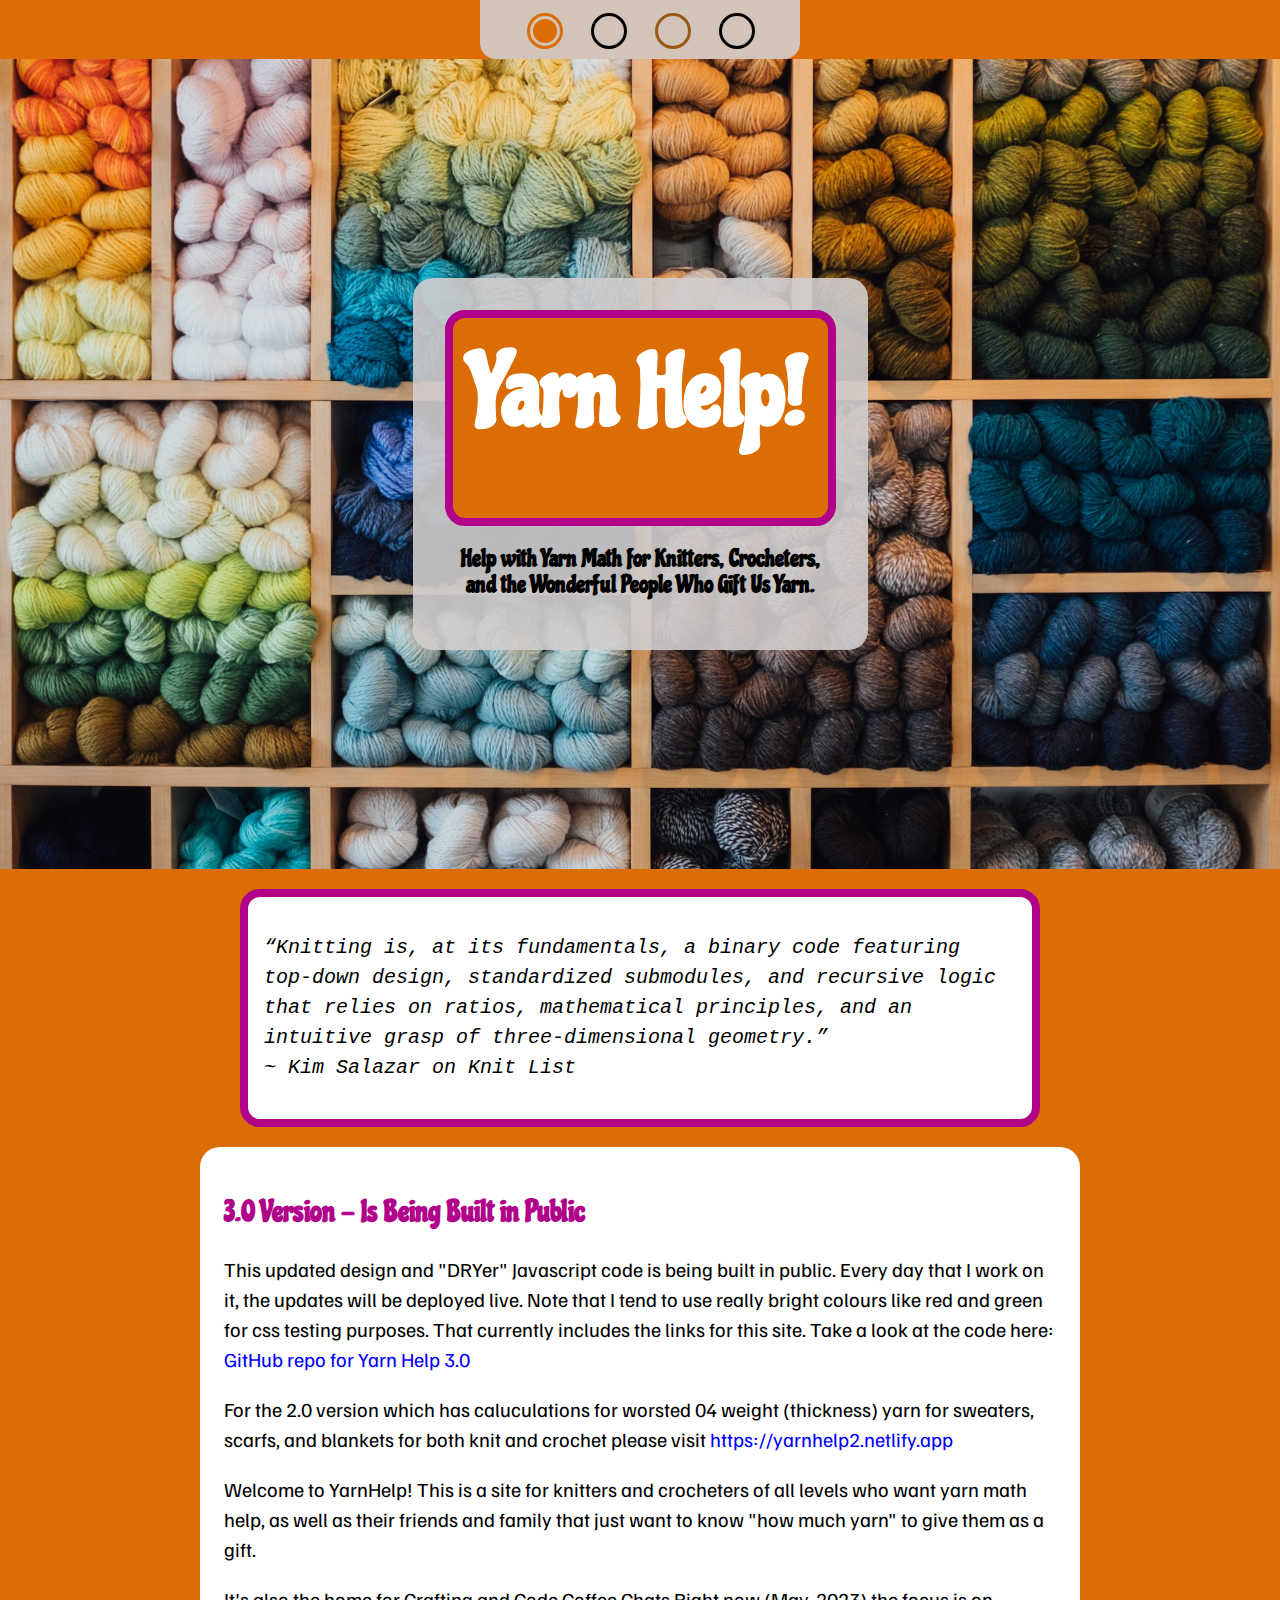
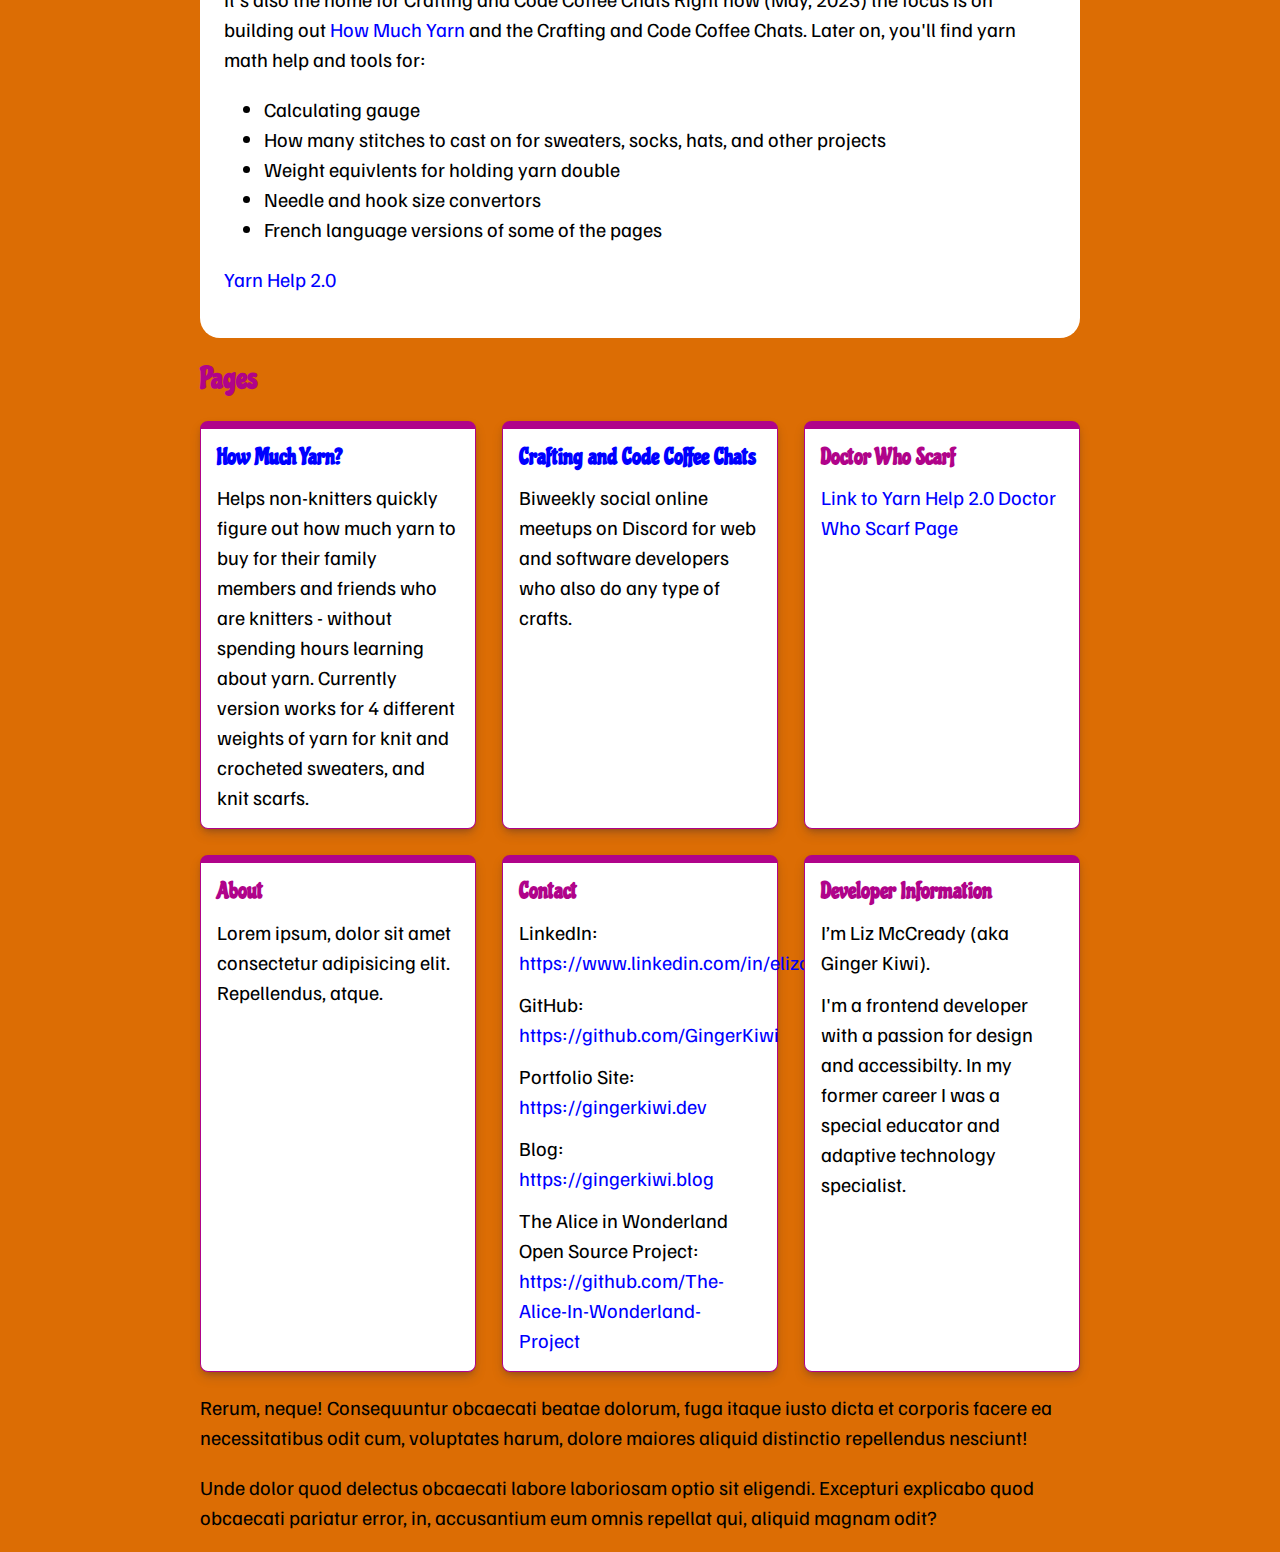
==== index.html @ 03a4f862 "finish draft styling for 4 themes" ====
<!DOCTYPE html>
<html lang="en">
  <head>
    <meta charset="UTF-8" />
    <meta http-equiv="X-UA-Compatible" content="IE=edge" />
    <meta name="viewport" content="width=device-width, initial-scale=1.0" />

    <link rel="preconnect" href="https://fonts.googleapis.com">
    <link rel="preconnect" href="https://fonts.gstatic.com" crossorigin>
    <link href="https://fonts.googleapis.com/css2?family=Alegreya+Sans:ital,wght@0,400;0,500;1,400;1,500&family=Audiowide&family=Chicle&family=Familjen+Grotesk:ital,wght@0,400;0,500;0,600;0,700;1,400;1,500;1,600;1,700&family=Inter&family=Playfair+Display:wght@400;500&family=Send+Flowers&family=Share+Tech+Mono&family=Ubuntu+Mono:ital@0;1&display=swap" rel="stylesheet">

    <link rel="stylesheet" href="styles.css" />
    <title>Yarn Help!</title>
  </head>
  <header>
    <!-- A11Y - ADD SKIP TO MAIN CONTENT! -->
    <form class="color-picker" action="">
      <fieldset>
        <legend class="visually-hidden">Pick a color scheme</legend>
        
        <label for="groovy" class="visually-hidden">Groovy Theme</label>
        <input type="radio" id="groovy" name="theme" checked />

        <label for="starwars-dark" class="visually-hidden">Starwars Dark Theme</label>
        <input type="radio" name="theme" id="starwars-dark" />

        <!-- <label for="light" class="visually-hidden">Light</label>
        <input type="radio" name="theme" id="light" /> -->

        <label for="elegant" class="visually-hidden">Elegant Theme</label>
        <input type="radio" id="elegant" name="theme" />

        <label for="simple-dark" class="visually-hidden">Simple Dark Dyslexia Friendly Theme</label>
        <input type="radio" id="simple-dark" name="theme" />

      </fieldset>
    </form>
    <!-- nav here -->
    <section class="hero">
      
      <div class="hero--inner">
        <div class="hero--inner-title">
          <h1>Yarn Help!</h1>
          
        </div>  
        <h2 class="tagline">Help with Yarn Math for Knitters, Crocheters, <br> and the Wonderful People Who Gift Us Yarn.</h2>
          
      </div>
    </section>
  </header>
<body>
  
    <main>
      <div class="wrapper">
        <blockquote>
          <p>“Knitting is, at its fundamentals, a binary code featuring top-down design, standardized submodules, and recursive logic that relies on ratios, mathematical principles, and an intuitive grasp of three-dimensional geometry.”
            <br>
            ~ Kim Salazar on Knit List</p>
        </blockquote>
        <div class="card--content">
        <h2>3.0 Version - Is Being Built in Public</h2>
        <p>This updated design and "DRYer" Javascript code is being built in public. Every day that I work on it, the updates will be deployed live. Note that I tend to use really bright colours like red and green for css testing purposes. That currently includes the links for this site. Take a look at the code here: <a href="https://github.com/GingerKiwi/yarnhelp3">GitHub repo for Yarn Help 3.0</a></p>
        <p>For the 2.0 version which has caluculations for worsted 04 weight (thickness) yarn for sweaters, scarfs, and blankets for both knit and crochet please visit <a href="https://yarnhelp2.netlify.app">https://yarnhelp2.netlify.app</a> </p>
        <p>
          Welcome to YarnHelp! This is a site for knitters and crocheters of all
          levels who want yarn math help, as well as their friends and family
          that just want to know "how much yarn" to give them as a gift.
        </p>
        <p>
          It's also the home for Crafting and Code Coffee Chats Right now (May,
          2023) the focus is on building out <a href="/howmuchyarn.html">How Much Yarn</a>  and the Crafting and Code Coffee Chats. Later on, you'll find yarn math help
          and tools for: 
          <ul>
            <li>Calculating gauge</li>
            <li>How many stitches to cast on for
                sweaters, socks, hats, and other projects</li>
                <li> Weight equivlents for
                    holding yarn double</li>
                    <li>Needle and hook size convertors</li>
                    <li>French language
                        versions of some of the pages</li>
          </ul>    
        </p>
        <p><a href="https://yarnhelp2.netlify.app/" target="_blank">Yarn Help 2.0</a></p>
      </div>
        <h2>Pages</h2>
        <div class="auto-grid">
          <div class="card">
            <h3 class="card__title">
              <a href="/howmuchyarn.html">How Much Yarn?</a>
            </h3>
            <p>
              Helps non-knitters quickly figure
          out how much yarn to buy for their family members and friends who are
          knitters - without spending hours learning about yarn. Currently version works for 4 different weights of yarn for knit and crocheted sweaters, and knit scarfs.
              
            </p>
          </div>
          <div class="card">
            <h3 class="card__title"> <a href="/craftingandcode.html">Crafting and Code Coffee Chats</a> </h3>
            <p>
              Biweekly social online meetups on Discord for web and software developers who also do any type of crafts.
              
            </p>
          </div>
          <div class="card">
            <h3 class="card__title">Doctor Who Scarf</h3>
            <p>
              <a href="https://yarnhelp2.netlify.app/doctorwho.html" target="_blank">Link to Yarn Help 2.0 Doctor Who Scarf Page</a>
            </p>
          </div>
          <div class="card">
            <h3 class="card__title">About</h3>
            <p>
              Lorem ipsum, dolor sit amet consectetur adipisicing elit.
              Repellendus, atque.
            </p>
          </div>
          <div class="card">
            <h3 class="card__title">Contact</h3>
            <p>
              
                LinkedIn: <a href="https://www.linkedin.com/in/elizabethmccready/">https://www.linkedin.com/in/elizabethmccready/</a></p><p>
              GitHub: <a href="https://github.com/GingerKiwi">https://github.com/GingerKiwi</a></p><p>
                Portfolio Site: <a href="https://gingerkiwi.dev">https://gingerkiwi.dev</a></p><p>
                Blog: <a href="https://gingerkiwi.blog">https://gingerkiwi.blog</a></p><p>
                The Alice in Wonderland Open Source Project: <a href="https://github.com/The-Alice-In-Wonderland-Project">https://github.com/The-Alice-In-Wonderland-Project</a>
              
            </p>
          </div>
          <div class="card">
            <h3 class="card__title">Developer Information</h3>
            <p>
              I’m Liz McCready (aka Ginger Kiwi).
            </p>
            <p>I'm a frontend developer with a passion for design and accessibilty. In my former career I was a special educator and adaptive technology specialist.</p>
              
            </p>

          </div>
        </div>
        <p>
          Rerum, neque! Consequuntur obcaecati beatae dolorum, fuga itaque iusto
          dicta et corporis facere ea necessitatibus odit cum, voluptates harum,
          dolore maiores aliquid distinctio repellendus nesciunt!
        </p>
        <p>
          Unde dolor quod delectus obcaecati labore laboriosam optio sit
          eligendi. Excepturi explicabo quod obcaecati pariatur error, in,
          accusantium eum omnis repellat qui, aliquid magnam odit?
        </p>
      </div>
    </main>
    <script src="/app.js"></script>
  </body>
</html>
---- styles.css ----
@font-face {
    /* font-family: 'Royal Acidbath';
        src: 
        local('Royal Acidbath'),
        url(/assets/fonts/royal_acidbath/Royalacid_o.ttf) format('truetype');

    font-family: 'Royal Acid';
        src: url(/assets//fonts/royal_acidbath/Royalacid.ttf); */

    font-family: 'Star Jedi';
        src: url(/assets/fonts/star_jedi/starjedi/Starjedi.ttf);

}

/* https://github.com/madcampos/madcampos.github.io/blob/main/src/css/fonts.css
@font-face {
	font-family: 'Cascadia Code';
	font-style: normal;
	font-weight: 100 900;
	font-display: swap;
	src: url('./fonts/CascadiaCodePL.woff2') format('woff2');
	font-variant-alternates: styleset('ss01') styleset('ss02') styleset('ss03') styleset('ss19') styleset('ss20');
	font-variant-ligatures: common-ligatures contextual;
} */

:root {
    /* Test / Dev  - will not be in final app's UI*/
    
    --clr-test-red: red;
    --clr-test-lime: hsl(104, 76%, 47%);
    --clr-test-yellow: yellow;
    --clr-test-blue: blue;
    --ff-test-heading: 'Audiowide', cursive;
    --ff-test-body: 'Send Flowers', cursive;

    /* Background Image Options */
    --bg-img-regular: url(/assets/hero--cropped-square.png) filter(greyscale(0%));
    --bg-img-greyscale: url(/assets/hero--cropped-square.png) filter(greyscale(60%));

    /* Utility */
    --line-height--default: 1.5;

    /* Default Theme */
    --color-picker--bg: var(--groovy--clr-grey-light);
    --clr-body-bg: var(--groovy--clr-orange); 
    --clr-card-bg: var(--groovy--clr-white);
    --hero-inner--title-bg-clr: var(--groovy--clr-orange);
    --hero-inner-title-border-clr: var(--groovy--clr-pink);
    --hero-inner-bg: var(--groovy--clr-grey-light);

    --clr-text: var(--groovy--clr-black);
    --clr-heading1: var(--groovy--clr-white);
    --clr-heading: var(--groovy--clr-pink);
    --clr-tagline: var(--groovy--clr-black);
    --clr-card-top: var(--groovy--clr-pink);
    --clr-link: var(--clr-test-blue);
    --clr-link-focus: var(--clr-test-red);

    --ff-code: var(--groovy--ff-code);
    --ff-heading1: var(--groovy--ff-heading1);
    --ff-heading: var(--groovy--ff-heading);
    --ff-tagline: var(--groovy--ff-tagline);
    --ff-body: var(--groovy--ff-body);
    --line-height: var(--line-height--default);

    /* Groovy Theme */
    --groovy--clr-orange: hsl(29, 96%, 44%); /*DD6D05*/
    --groovy--clr-pink: hsl(313, 97%, 35%); /*B1038B*/
    --groovy--clr-white: hsl(0, 0%, 100%); /*FFFFFF*/
    --groovy--clr-grey-light: hsla(0, 4%, 81%, .9); /*D1CDCD*/
    --groovy--clr-black:hsl(0, 0%, 0%); /*000000*/
    --groovy--ff-heading1: 'Chicle', cursive;
    --groovy--ff-heading: 'Chicle', cursive;
    --groovy--ff-tagline: 'Chicle', cursive;
    --groovy--ff-body:'Familjen Grotesk', sans;
    --groovy--ff-code:'Ubuntu Mono', monospace;

    /* Starwars Dark Theme */
    --starwars--clr-yellow: hsl(54, 100%, 56%); /*ffe81f*/
    --starwars--clr-pink: hsl(313, 97%, 35%); /*B1038B*/
    --starwars--clr-white: hsl(0, 0%, 100%); /*FFFFFF*/
    --starwars--clr-black:hsla(0, 0%, 11%, 0.902); /*c1c1ce6*/
    --starwars-clr-blue: hsl(223, 94%, 58%); /*#2E67F8*/
    --starwars--ff-heading1: 'Star Jedi', mono;
    --starwars--ff-heading: 'Star Jedi', mono;
    --starwars--ff-tagline: 'Alegreya Sans', sans-serif;
    --starwars--ff-body:'Familjen Grotesk', sans;
    --starwars-ff-code:'Share Tech Mono', monospace;

    /* Elegant Theme */
    --elegant--clr-snow: hsl(330, 6%, 93%); /*#EFEDEE*/
    --elegant--clr-wheat: hsl(30, 76%, 34%); /*#9a5815*/
    --elegant--clr-forest: hsl(95, 15%, 16%); /*#272E22*/
    --elegant--clr-charcoal: hsl(33, 20%, 11%); /*#211C16*/
    --elegant--ff-serif: 'Playfair Display', serif;
    --elegant--ff-sans: 'Inter', sans-serif;

    /* Simple Dark - Dylslexia Friendly Theme */
    --simple-dark--clr-black: hsl(0, 0%, 11%); /*1d1d1d*/
    --simple-dark--clr-grey: hsl(0, 0%, 50%); /*808080*/
    --simple-dark--clr-white: hsl(0, 11%, 91%); /*FFFFFF*/
    --simple-dark--clr-grey-platium:hsl(40, 5%, 89%); /*E5E4E2*/
    --simple-dark--clr-grey-charcoal: hsl(204, 19%, 26%); /*#36454F*/
    --simple-dark--clr-blue-light: hsl(204, 86%, 37%); /*#36454F*/
    --simple-dark--ff-heading1: 'Arial black', sans-serif;
    --simple-dark--ff-heading: 'Arial', sans-serif;
    --simple-dark--ff-tagline: 'Arial', sans-serif;
    --simple-dark--ff-body:'Arial', sans-serif;
    --simple-dark-ff-code:'Courier New', monospace;
    --simple-dark--line-height: 2.5rem;
    
    /* Grey theme
    --clr-body-bg: hsl(0 0% 90%); 
    --clr-card-bg: hsl(0 0% 100%);
    --hero-inner--title-bg-clr: var(--clr-test-blue);
    --hero-inner-title-border-clr: var(--clr-test-red);
    --hero-inner-bg: var(--clr-test-yellow);

    --clr-text: hsl(0 0% 15%);
    --clr-heading1: hsl(0 0% 25%);
    --clr-heading: hsl(0 0% 25%);
    --clr-tagline: var(--clr-test-blue);
    --clr-card-top: hsl(0 0% 25%);
    --clr-link: hsl(0 0% 25%);
    --clr-link-focus: hsl(0, 0%, 10%); */
}

/* ------------------ */
/* --- TYPOGRAPHY --- */
/* ------------------ */

body {
    margin: 0;
    font-family: var(--ff-body);
    font-size: 1.25rem;
    line-height: var(--line-height);
    background: var(--clr-body-bg);
    color: var(--clr-text);
}

h1 {
    font-family: var(--ff-heading1);
    color: var(--clr-heading1);
}
h2, h3 {
    font-family: var(--ff-heading);
    color: var(--clr-heading);
}
h1,
h2,
h3 {
    line-height: 1.1;
}

blockquote {
    color: var(--ff-code);
    font-family: var(--ff-code);
    font-style: italic;
    background-color: var(--clr-card-bg);
    padding: 1rem;
    border-radius: 1.25rem;
    border: 8px solid var(--clr-card-top);
}

.tagline {
    font-family: var(--ff-tagline);
    color: var(--clr-tagline);
    font-size: 1.5rem;
    line-height: 1.1;
}

a {
    text-decoration: none;
    color: var(--clr-link);
}

a:focus, a:hover {
    color: var(--clr-link-focus);
}

a:active {
    color: var(--clr-link-focus);
}

.card--content {
    background-color: var(--clr-card-bg);
    padding: 1.5rem;
    border-radius: 1.25rem;
}

/* -------------- */
/* --- LAYOUT --- */
/* -------------- */

.auto-grid {
--min-column-size: 225px;

display: grid;
gap: clamp(1rem, 5vmax, 1.625rem);
grid-template-columns: repeat(
    auto-fit,
    minmax(min(100%, var(--min-column-size)), 1fr)
);
}

.wrapper {
--max-width: 55rem;
width: min(100% - 2rem, var(--max-width));
margin-inline: auto;
}

.hero {
    width: 100vw;
    height: 90vh;

    display: flex;
    justify-content: center;
    align-items: center;
    text-align: center;

    /* Background styles */
    background-image: url(/assets/hero--cropped-square.png);
    /* filter: grayscale(100%); */
    background-size: cover;
    background-position: center center;
    background-repeat: no-repeat;
    background-attachment: fixed;
}

.hero h1 {
    /* Text styles */
    font-size: 3em;
    margin-top: 0;
    margin-bottom: 0.5em;
}

.hero--inner {
    background-color: var(--hero-inner-bg);
    padding: 1.5rem;
    margin: 1.5rem;
    border-radius: 1.25rem;
    max-width: 80vw;
}

.hero--inner-title {
    background-color: var(--hero-inner--title-bg-clr);
    padding: 1rem;
    border-radius: 1rem;
    border: 8px solid var(--hero-inner-title-border-clr);
}


button {
    display: inline-block;
    padding: 0.5rem 1rem;
    border: 3px solid var(--clr-card-top);
    background-color: var(--clr-card-bg);
    color: var(--clr-card-top);
    border-radius: 10px;
}

button:active {
    border: 6px solid var(--clr-card-bg);
    background-color: var(--clr-card-top);
    color: var(--clr-card-bg);
}

button:focus, button:hover {
    border: 3px solid var(--clr-card-bg);
    background-color: var(--clr-card-top);
    color: var(--clr-card-bg);
    transition: all .3s;
}

.card {
padding: 1rem;
background-color: var(--clr-card-bg);
/* CSS - love how this works when border is on top of border-block-start, but breaks when it's below! */
border: 1px solid var(--clr-card-top);
border-block-start: 0.5rem solid var(--clr-card-top); /* make this the same as headings */
border-radius: 0.5rem;
box-shadow: rgba(50, 50, 93, 0.25) 0px 6px 12px -2px, rgba(0, 0, 0, 0.3) 0px 3px 7px -3px;
}

.card > * {
margin: 0;
}

.card > *:not(:last-child) {
margin-bottom: 0.75rem;
}
/* --- Utility Classes --- */

.emphasis--fw-600 {
    font-weight: 600;
}

.emphasis--outline {
    border: 2px, solid, var(--clr-test-red);
}

.padding--top-1 {
    padding-top: 1rem;
}
.padding--top-2 {
    padding-top: 2rem;
}

.clr--heading {
    color: var(--clr-heading);
}

.align--center {
    text-align: center;
}

.width--max-85vw {
    max-width: 85vw;
}

.margin--1rem {
    margin: 1rem;
}

/* ---------------------------- */
/* --- COLOUR THEME PICKER ---  */
/* ---------------------------- */

/* --- Functionality --- */
.visually-hidden {
clip: rect(0 0 0 0);
clip-path: inset(50%);
height: 1px;
overflow: hidden;
position: absolute;
white-space: nowrap;
width: 1px;
}

.color-picker > fieldset {
border: 0;
display: flex;
gap: 2rem;
width: -moz-fit-content;
width: fit-content;
background: var(--color-picker--bg);
padding: 1rem 3rem;
margin-inline: auto;
border-radius: 0 0 1rem 1rem;
}

.color-picker input[type="radio"] {
appearance: none;
width: 1.5rem;
height: 1.5rem;
outline: 3px solid var(--radio-color, currentColor);
outline-offset: 3px;
border-radius: 50%;
}

.color-picker input[type="radio"]:checked {
background-color: var(--radio-color);
}

.color-picker input[type="radio"]#light {
--radio-color: gray;
}

.color-picker input[type="radio"]#elegant {
    --radio-color: #9a5815;
    }

.color-picker input[type="radio"]#groovy {
    --radio-color: var(--groovy--clr-orange);
    }


/* -- Individual Themes -- */

.groovy {
    --clr-card-bg: var(--groovy--clr-white);
    --clr-body-bg: var(--groovy--clr-orange);
    --clr-card-top:var(--groovy--clr-pink);

    --hero-inner--title-bg-clr: var(--groovy--clr-orange);
    --hero-inner-title-border-clr: var(--groovy--clr-pink);
    --hero-inner-bg: var(--groovy--clr-grey-light);

    --clr-heading1: var(--groovy--clr-white);
    --clr-heading: var(--groovy--clr-pink);
    --clr-tagline: var(--groovy--clr-black);
    --clr-text: hsl(95, 15%, 16%);
    --clr-link: var(--groovy--clr-pink);
    --clr-link-focus: var(--groovy--clr-orange);

    --ff-heading1: var(--groovy--ff-heading1);
    --ff-heading: var(--groovy--ff-heading);
    --ff-tagline: var(--groovy--ff-tagline);
    --ff-body: var(--groovy--ff-body);
}

.starwars-dark {
    --color-picker--bg: var(--starwars--clr-black);
    --clr-body-bg: var(--starwars--clr-black);
    --clr-card-bg: var(--starwars--clr-black);
    --clr-card-top: var(--starwars--clr-yellow);

    --hero-inner--title-bg-clr: var(--starwars--clr-black);
    --hero-inner-title-border-clr: var(--starwars--clr-yellow);
    --hero-inner-bg: var(--starwars--clr-black);

    --clr-heading1: var(--starwars--clr-yellow);
    --clr-heading: var(--starwars--clr-yellow);
    --clr-tagline: var(--starwars--clr-white);
    --clr-text: var(--starwars--clr-white);
    --clr-link: var(--starwars-clr-blue);

    --ff-heading1: var(--starwars--ff-heading1);
    --ff-heading: var(--starwars--ff-heading);
    --ff-tagline: var(--starwars--ff-tagline);
    --ff-body: var(--starwars--ff-body);
}

.elegant {
    --clr-body-bg: var(--groovy--clr-grey-light);
    --clr-card-bg: var(--elegant--clr-snow);
    --clr-card-top: var(--elegant--clr-wheat);

    --hero-inner--title-bg-clr: var(--groovy--clr-grey-light);
    --hero-inner-title-border-clr: var(--elegant--clr-wheat);
    --hero-inner-bg: var(--elegant--clr-snow);

    --clr-heading1: var(--elegant--clr-wheat);
    --clr-heading: var(--elegant--clr-charcoal);
    --clr-tagline: var(--elegant--clr-charcoal);
    --clr-text: var(--elegant--clr-charcoal);
    --clr-link: var(--elegant--clr-wheat);

    --ff-heading1: var(--elegant--ff-serif);
    --ff-heading: var(--elegant--ff-all);
    --ff-tagline: var(--elegant--ff-all);
    --ff-body: var(--elegant--ff-all);
}

.simple-dark {
    --color-picker--bg: var(--simple-dark--clr-grey-platium);
    --clr-body-bg: var(--simple-dark--clr-black);
    --clr-card-bg: var(--simple-dark--clr-grey-charcoal);
    --clr-card-top: var(--simple-dark--clr-grey-platium);

    --hero-inner--title-bg-clr: var(--simple-dark--clr-black);
    --hero-inner-title-border-clr: var(--simple-dark--clr-grey);
    --hero-inner-bg: var(--simple-dark--clr-black);

    --clr-heading1: var(--simple-dark--clr-grey-platium);
    --clr-heading: var(--simple-dark--clr-white);
    --clr-tagline: var(--simple-dark--clr-white);
    --clr-text: var(--simple-dark--clr-white);
    --clr-link: var(--simple-dark--clr-blue-light);

    --ff-heading1: var(--simple-dark--ff-heading1);
    --ff-heading: var(--simple-dark--ff-heading);
    --ff-tagline: var(--simple-dark--ff-tagline);
    --ff-body: var(--simple-dark--ff-body);
    --line-height: var(--simple-dark--line-height);
}

:root:has(#starwars-dark:checked) {
    --clr-body-bg: var(--simple-dark--clr-black);
    --clr-card-bg: var(--simple-dark-clr-grey-charcoal);
    --clr-text: var(--simple-dark--clr-grey-platium);
    --clr-heading: var(--starwars--clr-yellow);

    --ff-heading: var(--simple-dark--ff-heading);
}

:root:has(#simple-dark:checked) {
    --clr-body-bg: var(--starwars--clr-black);
    --clr-card-bg: var(--starwars--clr-black);
    --clr-text: var(--starwars--clr-white);
    --clr-heading: var(--simple-dark--clr-white);

    --ff-heading: var(--simple-dark--ff-heading);
}

:root:has(#elegant:checked) {
    --clr-body-bg: hsl(0, 0%, 94%);
    --clr-card-bg: hsl(0, 0%, 100%);
    --clr-text: hsl(95, 15%, 16%);
    --clr-heading: var(--elegant--clr-wheat);
}

/* EXAMPLE
.green {
    --clr-body-bg: hsl(109 50% 90%);
    --clr-card-bg: hsl(109 50% 100%);
    --clr-text: hsl(109 50% 15%);
    --clr-card-top: hsl(109 50% 25%);
    --clr-heading: hsl(109 50% 25%);
    --clr-link: hsl(109, 50%, 25%);
}

:root:has(#green:checked) {
    --clr-body-bg: hsl(109 50% 90%);
    --clr-card-bg: hsl(109 50% 100%);
    --clr-text: hsl(109 50% 15%);
    --clr-heading: hsl(109 50% 25%);
} */

@media screen and (min-width: 600px)  {
    
    .hero {
        background-image: url(/assets/hero-medium.jpg);
    }
    .hero h1 {
        /* Text styles */
        font-size: 5em;
        margin-top: 0;
        margin-bottom: 0.5em;
    }

    .hero--inner {
        /* background-color: #D1CDCD; */
        padding: 2rem;
        margin: 2rem;
        border-radius: 1.25rem;
        max-width: 80vw;
    }

    .hero--inner-title {
        padding: 1.25rem;
        border-radius: 1.25rem;

    }

    /* blockquote {
        max-width: 70vw;
        align-self: center;
    } */


}
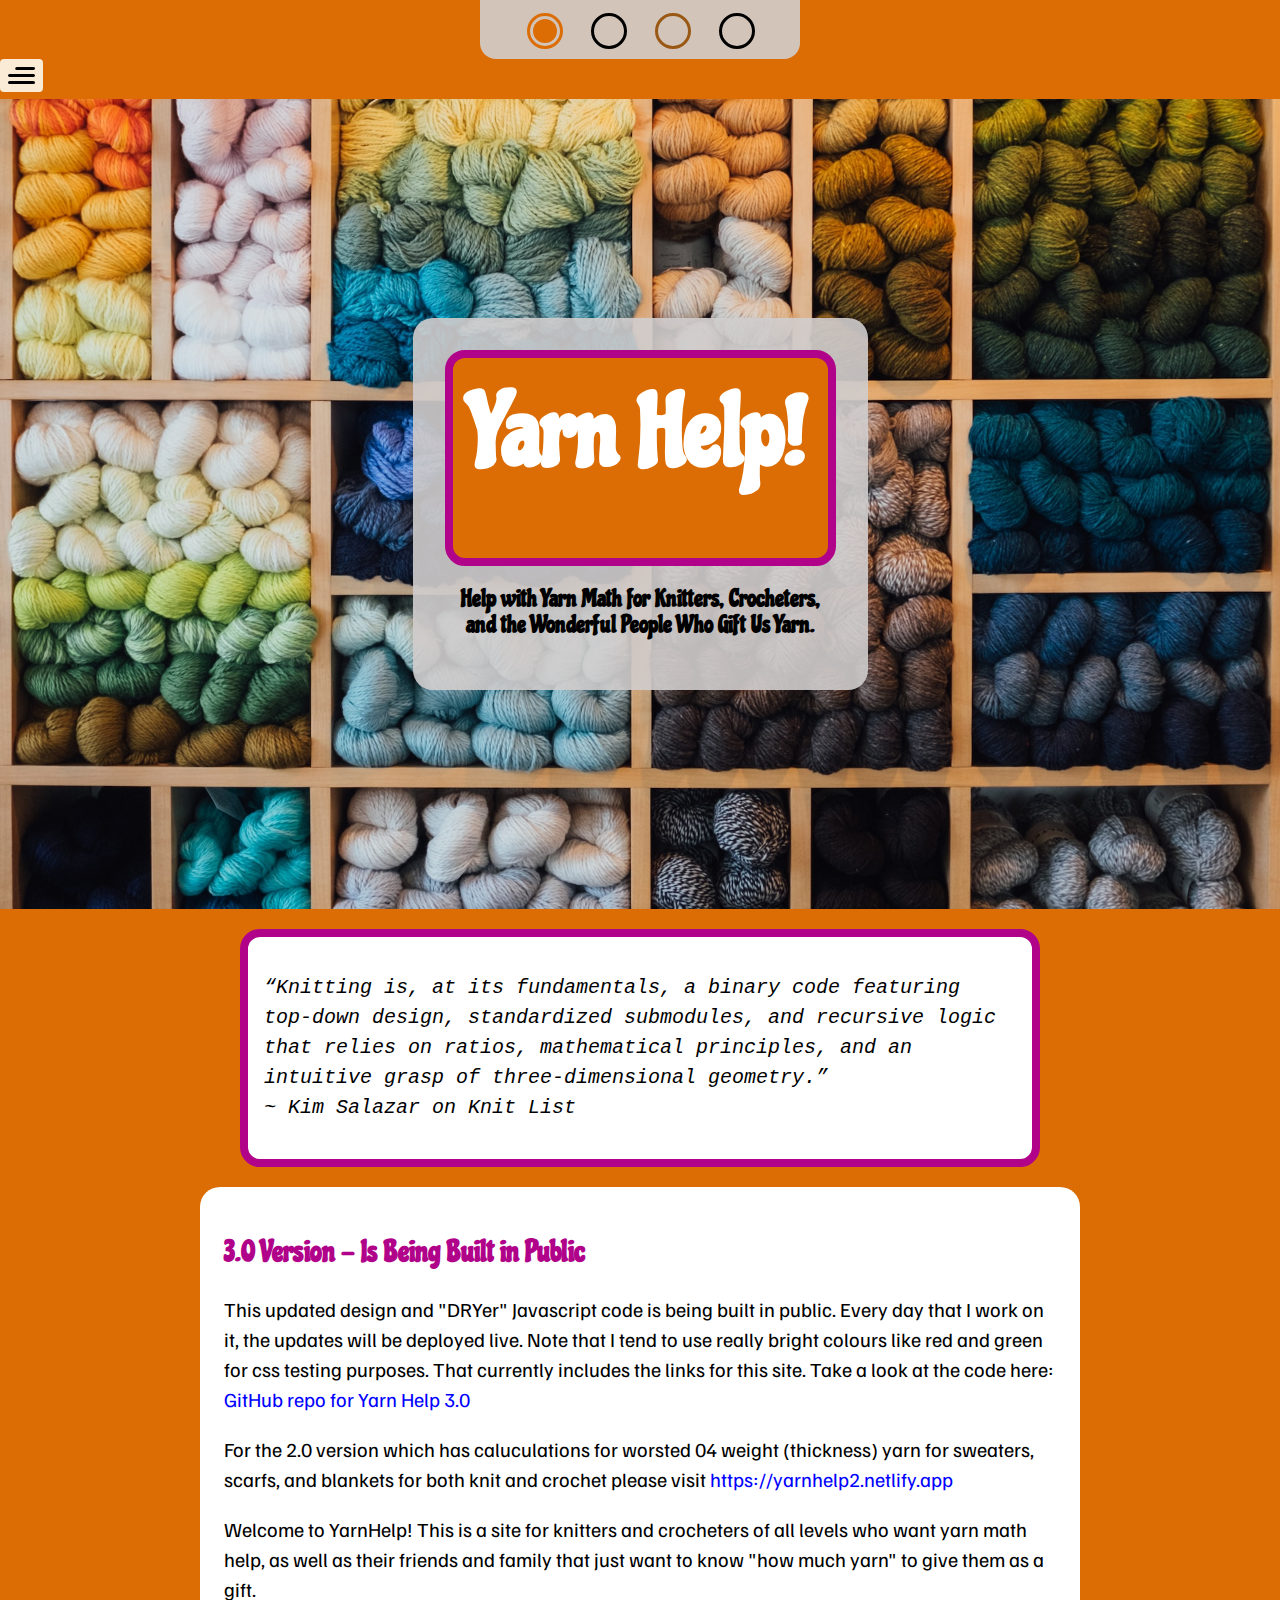
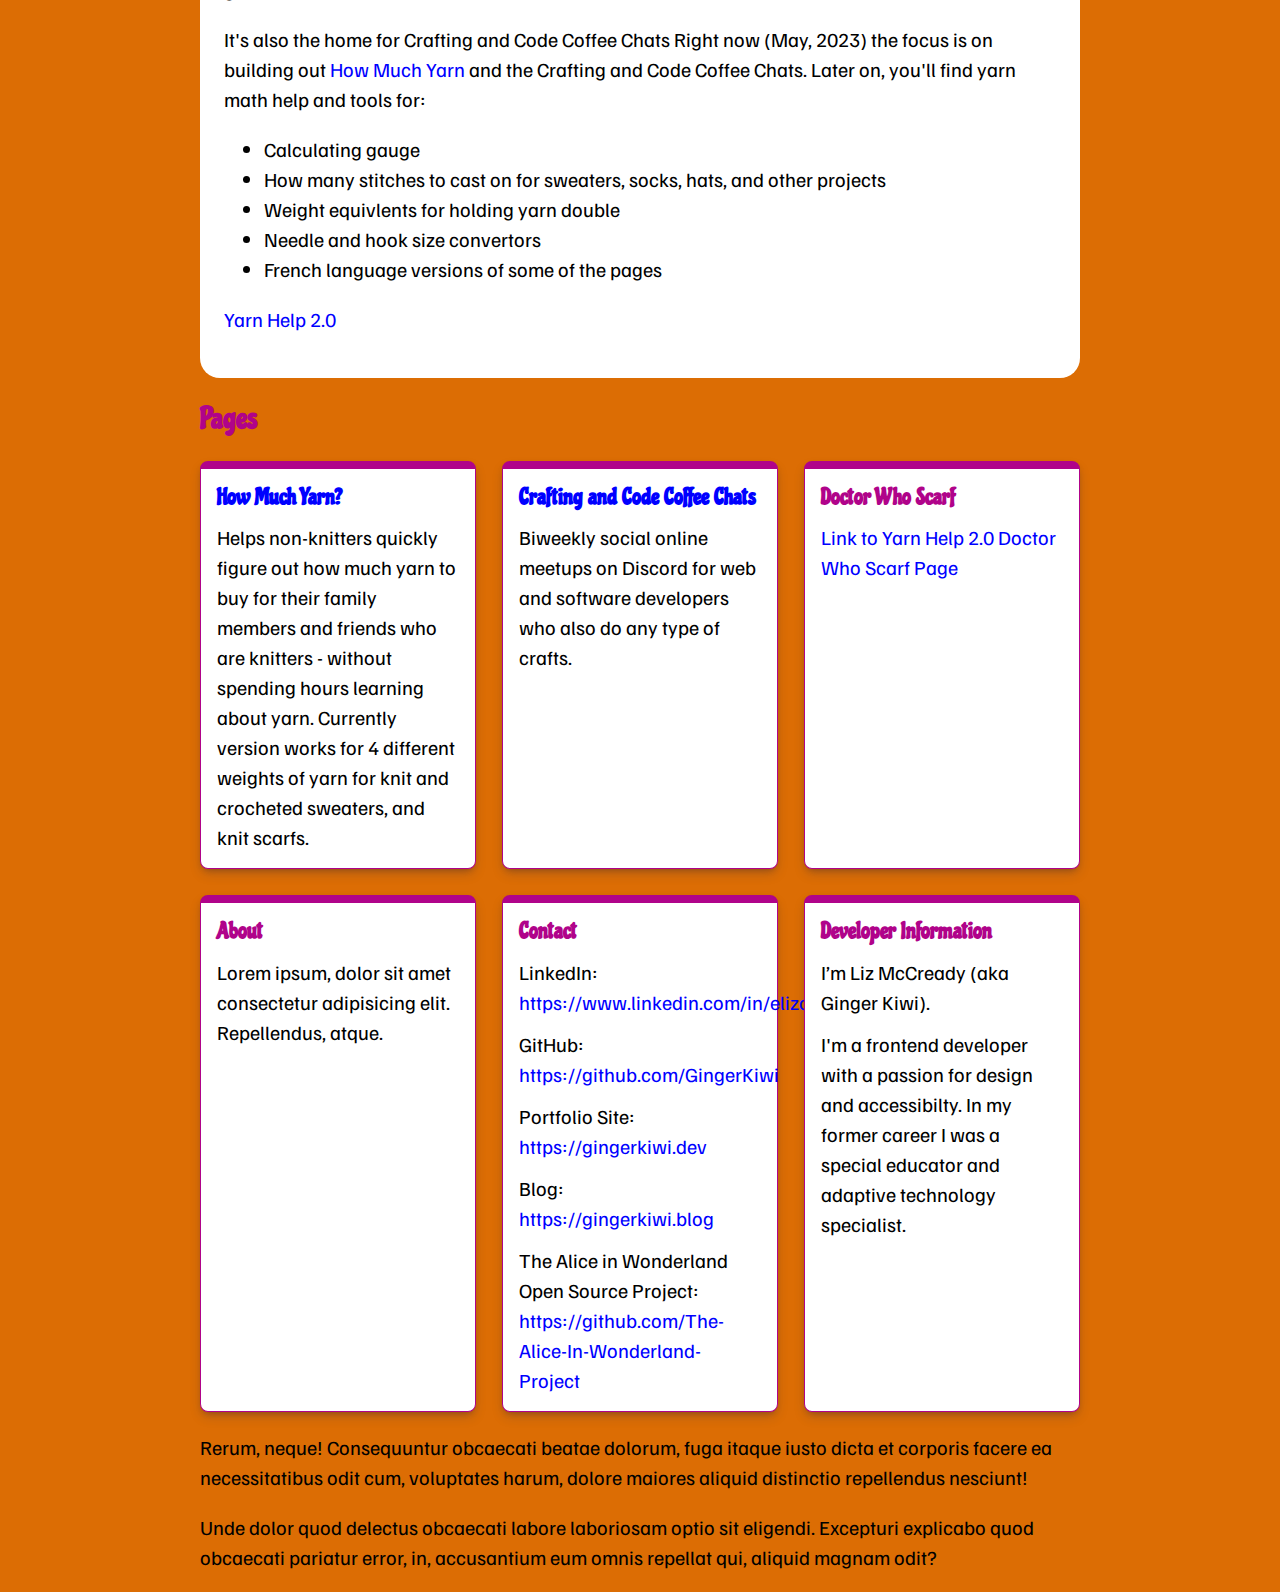
==== commit 256fe7bb: "got menu working via copy paste code and svg from yarnhelp2.0 into index.html" ====
--- a/index.html
+++ b/index.html
@@ -35,6 +35,30 @@
 
       </fieldset>
     </form>
+    <nav>
+      <img
+      src="assets/menu.svg"
+      class="menu"
+      id="menu-btn"
+      alt="open menu"
+    />
+      <ul class="nav" id="nav">
+          <li class="exit" id="/assets/exit-btn">
+            <img
+            src="assets/exit.svg"
+            class="menu"
+            id="exit-btn"
+            alt="close menu"
+          />
+          </li>
+        <li class="active"><a href="index.html">Home</a></li>
+        <li><a href="howmuchyarn.html">How Much Yarn?</a></li>
+        <li><a href="doctorwho.html">Doctor Who Scarf</a></li>
+        <li><a href="crafting-and-code.html">Crafting and Code Coffee Chats and Discord </a>
+        <li><a href="about.html">About and Contact</a></li>
+        <li><a href="index01.html">Old Site Version 1.0</a></li>
+      </ul>
+    </nav>
     <!-- nav here -->
     <section class="hero">
       
@@ -152,5 +176,6 @@
       </div>
     </main>
     <script src="/app.js"></script>
+    <script src="/nav.js"></script>
   </body>
 </html>
--- a/styles.css
+++ b/styles.css
@@ -77,7 +77,6 @@
 
     /* Starwars Dark Theme */
     --starwars--clr-yellow: hsl(54, 100%, 56%); /*ffe81f*/
-    --starwars--clr-pink: hsl(313, 97%, 35%); /*B1038B*/
     --starwars--clr-white: hsl(0, 0%, 100%); /*FFFFFF*/
     --starwars--clr-black:hsla(0, 0%, 11%, 0.902); /*c1c1ce6*/
     --starwars-clr-blue: hsl(223, 94%, 58%); /*#2E67F8*/
@@ -322,6 +321,73 @@
     margin: 1rem;
 }
 
+/* Nav */
+
+nav ul {
+    visibility: hidden;
+    opacity: 0;
+    position: fixed;
+    width: 100%;
+    top: 0;
+    left: 0;
+    background: var(--clr-body-bg);
+    height: 100vh;
+    margin-top: 5rem;
+    padding-top: 5em;
+    z-index: 100;
+}
+
+nav ul li a {
+    color: var(--clr-heading1);
+    font-size: 1.5em;
+    font-weight: bold;
+    padding: 1em;
+    display: block;
+}
+
+.exit a {
+    width: 30px;
+    height: 30px;
+    position: absolute;
+    top: 0;
+    right: 0;
+}
+
+.open-nav {
+    visibility: unset;
+    opacity: 1;
+    transform: translateX(0);
+}
+
+.menu {
+    color: var(--clr-test-lime);
+    fill: currentColor;
+    background-color: antiquewhite;
+    padding: 0.5rem;
+    border-radius: 0.25rem;
+    text-align: center;
+}
+
+ul.nav {
+    list-style: none;
+}
+
+
+ul.nav li a {
+    font-size: 2rem;
+    padding: 0 1em;
+    font-weight: normal;
+}
+
+ul.nav li:last-child a {
+    padding-right: 0;
+}
+
+ul.nav .active a {
+    font-weight: bold;
+    text-decoration: underline;
+}
+
 /* ---------------------------- */
 /* --- COLOUR THEME PICKER ---  */
 /* ---------------------------- */
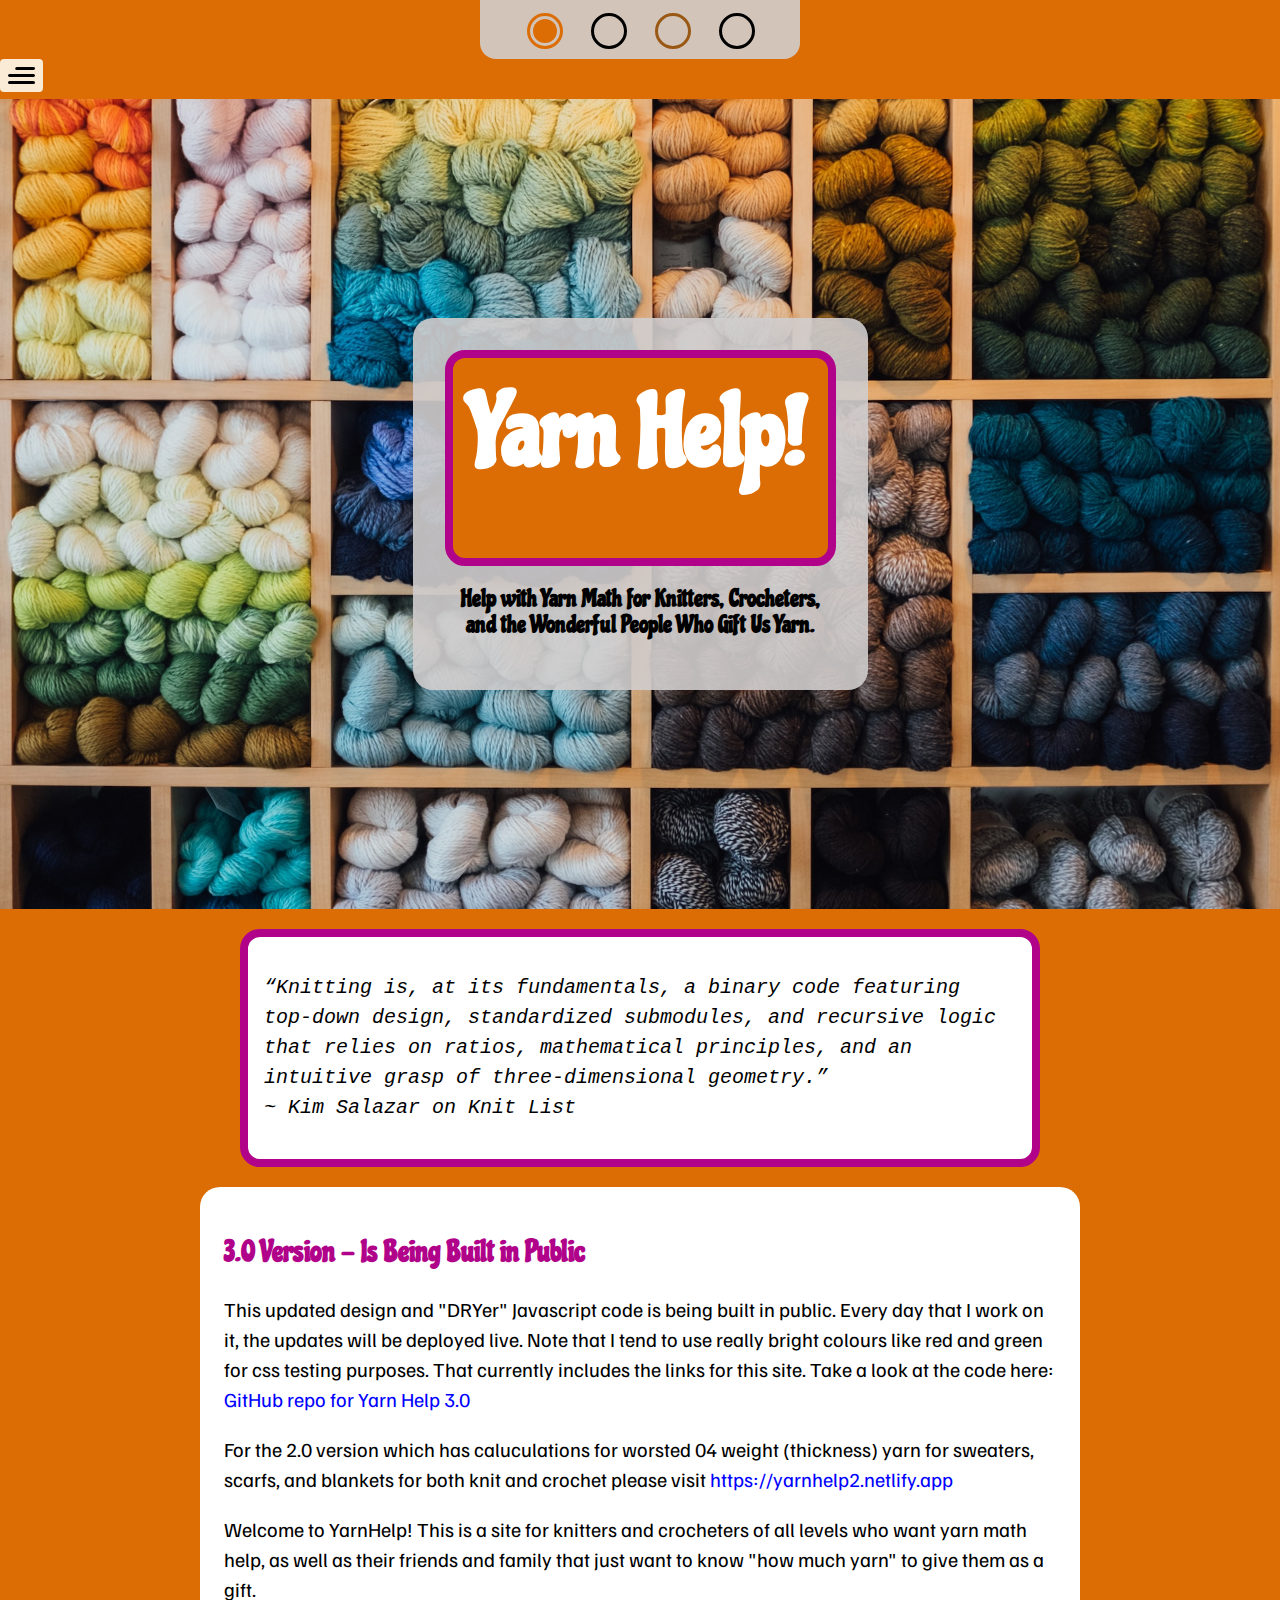
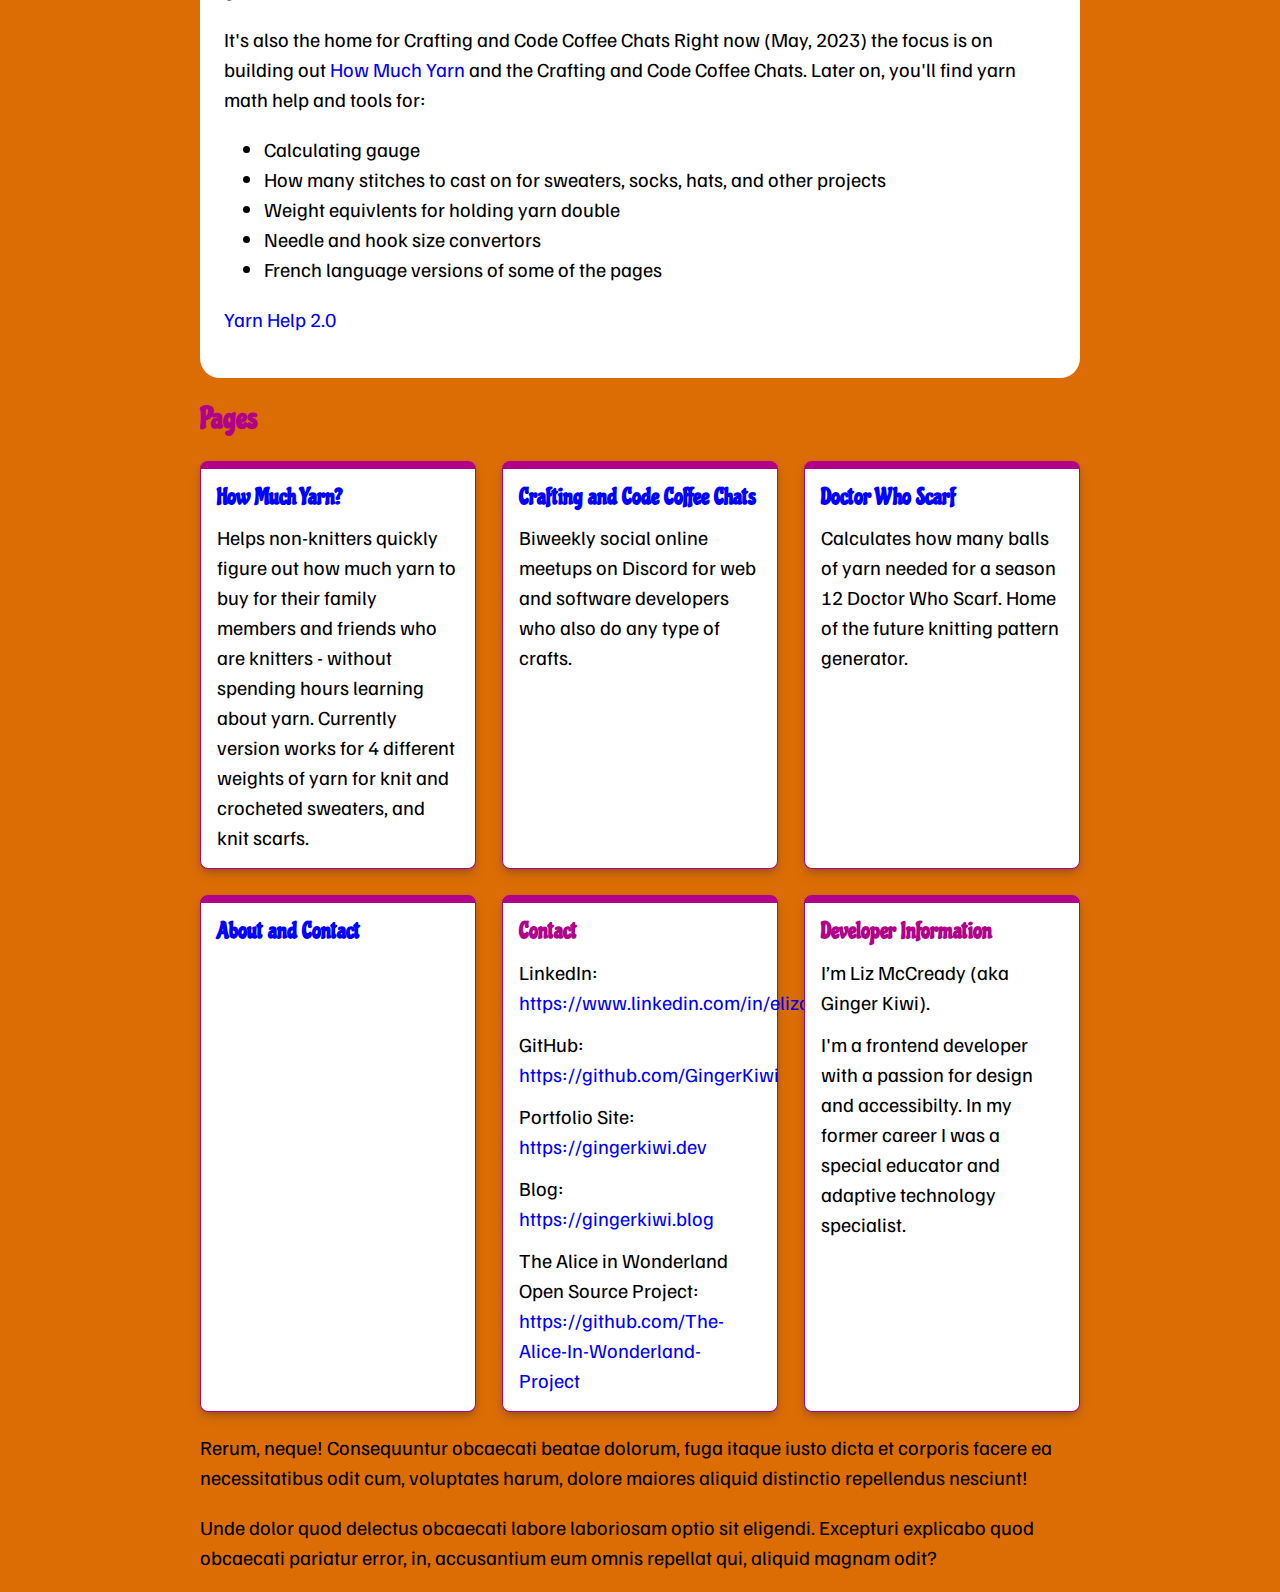
==== commit 6607fbc2: "update content and links on index.html" ====
--- a/index.html
+++ b/index.html
@@ -24,9 +24,6 @@
         <label for="starwars-dark" class="visually-hidden">Starwars Dark Theme</label>
         <input type="radio" name="theme" id="starwars-dark" />
 
-        <!-- <label for="light" class="visually-hidden">Light</label>
-        <input type="radio" name="theme" id="light" /> -->
-
         <label for="elegant" class="visually-hidden">Elegant Theme</label>
         <input type="radio" id="elegant" name="theme" />
 
@@ -49,17 +46,16 @@
             class="menu"
             id="exit-btn"
             alt="close menu"
-          />
+            />
           </li>
         <li class="active"><a href="index.html">Home</a></li>
         <li><a href="howmuchyarn.html">How Much Yarn?</a></li>
         <li><a href="doctorwho.html">Doctor Who Scarf</a></li>
-        <li><a href="crafting-and-code.html">Crafting and Code Coffee Chats and Discord </a>
+        <li><a href="craftingandcode.html">Crafting and Code Coffee Chats and Discord </a>
         <li><a href="about.html">About and Contact</a></li>
-        <li><a href="index01.html">Old Site Version 1.0</a></li>
+        <!-- <li><a href="index01.html">Old Site Version 1.0</a></li> -->
       </ul>
     </nav>
-    <!-- nav here -->
     <section class="hero">
       
       <div class="hero--inner">
@@ -128,16 +124,16 @@
             </p>
           </div>
           <div class="card">
-            <h3 class="card__title">Doctor Who Scarf</h3>
-            <p>
-              <a href="https://yarnhelp2.netlify.app/doctorwho.html" target="_blank">Link to Yarn Help 2.0 Doctor Who Scarf Page</a>
-            </p>
+            <h3 class="card__title">
+              <a href="/doctorwho.html">Doctor Who Scarf</a>
+            </h3>
+            <p>Calculates how many balls of yarn needed for a season 12 Doctor Who Scarf. Home of the future knitting pattern generator.</p>
+           
           </div>
           <div class="card">
-            <h3 class="card__title">About</h3>
-            <p>
-              Lorem ipsum, dolor sit amet consectetur adipisicing elit.
-              Repellendus, atque.
+            <h3 class="card__title">
+              <a href="/about.html">About and Contact</a>
+            </h3>
             </p>
           </div>
           <div class="card">
--- a/styles.css
+++ b/styles.css
@@ -365,7 +365,6 @@
     background-color: antiquewhite;
     padding: 0.5rem;
     border-radius: 0.25rem;
-    text-align: center;
 }
 
 ul.nav {
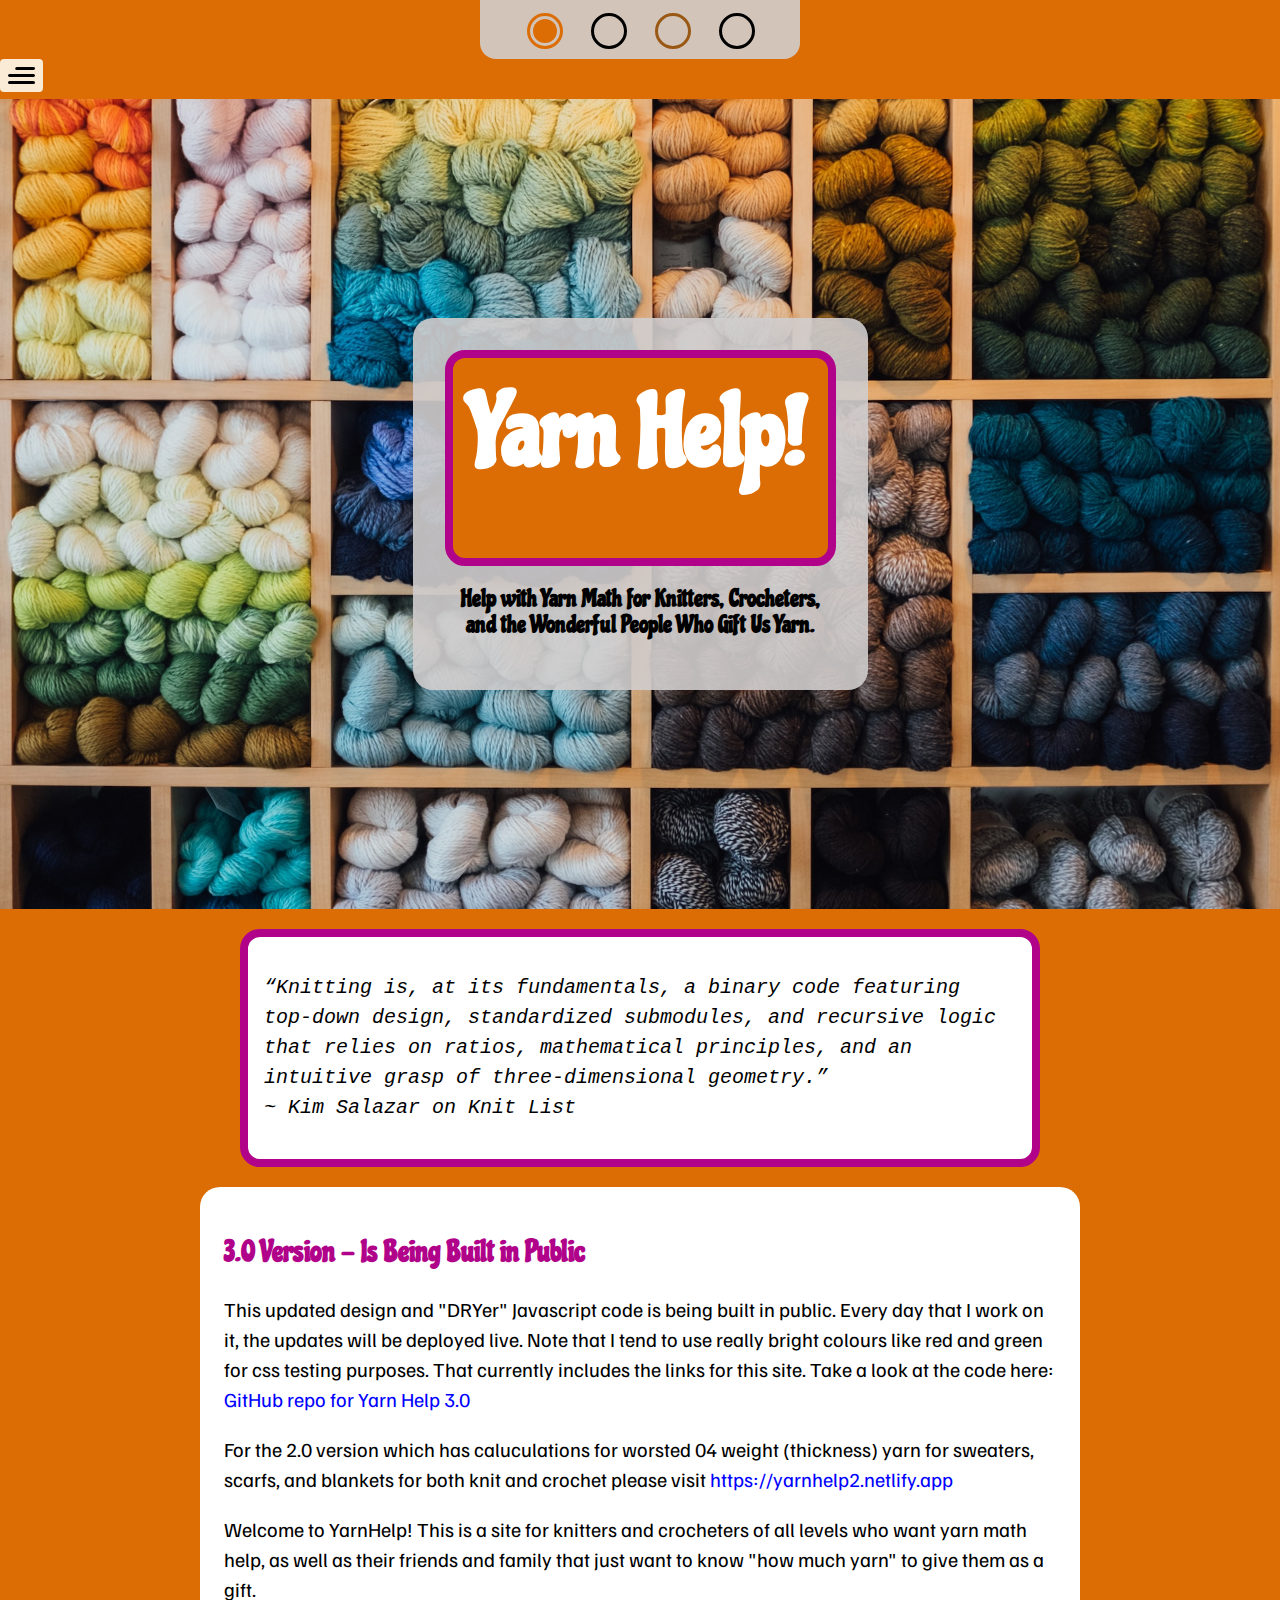
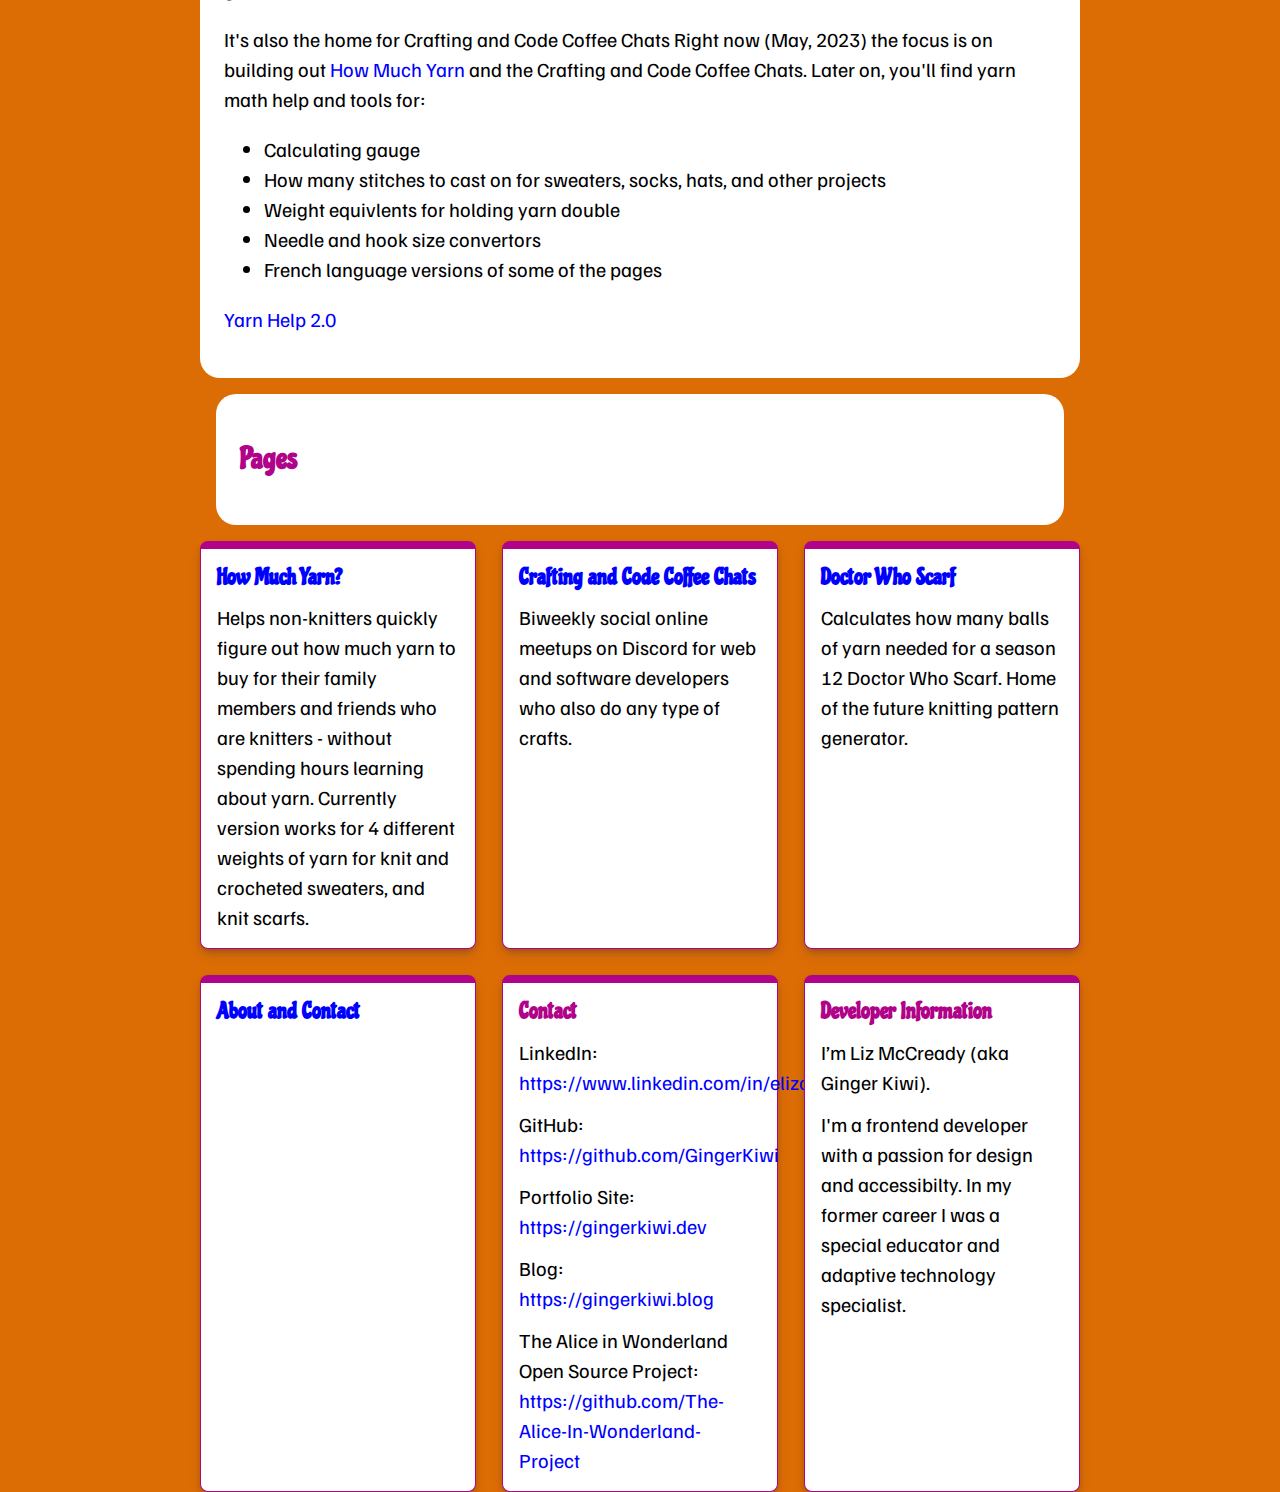
==== commit 3e7d787a: "tweak nav styling and index.html content" ====
--- a/index.html
+++ b/index.html
@@ -48,7 +48,7 @@
             alt="close menu"
             />
           </li>
-        <li class="active"><a href="index.html">Home</a></li>
+        <li><a href="index.html">Home</a></li>
         <li><a href="howmuchyarn.html">How Much Yarn?</a></li>
         <li><a href="doctorwho.html">Doctor Who Scarf</a></li>
         <li><a href="craftingandcode.html">Crafting and Code Coffee Chats and Discord </a>
@@ -101,9 +101,10 @@
                         versions of some of the pages</li>
           </ul>    
         </p>
-        <p><a href="https://yarnhelp2.netlify.app/" target="_blank">Yarn Help 2.0</a></p>
+        <p><a href="https://yarnhelp2.netlify.app/" target="_blank" rel=noopener>Yarn Help 2.0</a></p>
       </div>
-        <h2>Pages</h2>
+      <div class="card--content margin--1rem "><h2>Pages</h2></div>
+        
         <div class="auto-grid">
           <div class="card">
             <h3 class="card__title">
@@ -159,16 +160,7 @@
 
           </div>
         </div>
-        <p>
-          Rerum, neque! Consequuntur obcaecati beatae dolorum, fuga itaque iusto
-          dicta et corporis facere ea necessitatibus odit cum, voluptates harum,
-          dolore maiores aliquid distinctio repellendus nesciunt!
-        </p>
-        <p>
-          Unde dolor quod delectus obcaecati labore laboriosam optio sit
-          eligendi. Excepturi explicabo quod obcaecati pariatur error, in,
-          accusantium eum omnis repellat qui, aliquid magnam odit?
-        </p>
+        
       </div>
     </main>
     <script src="/app.js"></script>
--- a/styles.css
+++ b/styles.css
@@ -321,6 +321,200 @@
     margin: 1rem;
 }
 
+
+
+
+
+
+
+
+/* ---------------------------- */
+/* --- COLOUR THEME PICKER ---  */
+/* ---------------------------- */
+
+/* --- Functionality --- */
+.visually-hidden {
+clip: rect(0 0 0 0);
+clip-path: inset(50%);
+height: 1px;
+overflow: hidden;
+position: absolute;
+white-space: nowrap;
+width: 1px;
+}
+
+.color-picker > fieldset {
+border: 0;
+display: flex;
+gap: 2rem;
+width: -moz-fit-content;
+width: fit-content;
+background: var(--color-picker--bg);
+padding: 1rem 3rem;
+margin-inline: auto;
+border-radius: 0 0 1rem 1rem;
+}
+
+.color-picker input[type="radio"] {
+appearance: none;
+width: 1.5rem;
+height: 1.5rem;
+outline: 3px solid var(--radio-color, currentColor);
+outline-offset: 3px;
+border-radius: 50%;
+}
+
+.color-picker input[type="radio"]:checked {
+background-color: var(--radio-color);
+}
+
+.color-picker input[type="radio"]#light {
+--radio-color: gray;
+}
+
+.color-picker input[type="radio"]#elegant {
+    --radio-color: #9a5815;
+    }
+
+.color-picker input[type="radio"]#groovy {
+    --radio-color: var(--groovy--clr-orange);
+    }
+
+
+/* -- Individual Themes -- */
+
+.groovy {
+    --clr-card-bg: var(--groovy--clr-white);
+    --clr-body-bg: var(--groovy--clr-orange);
+    --clr-card-top:var(--groovy--clr-pink);
+
+    --hero-inner--title-bg-clr: var(--groovy--clr-orange);
+    --hero-inner-title-border-clr: var(--groovy--clr-pink);
+    --hero-inner-bg: var(--groovy--clr-grey-light);
+
+    --clr-heading1: var(--groovy--clr-white);
+    --clr-heading: var(--groovy--clr-pink);
+    --clr-tagline: var(--groovy--clr-black);
+    --clr-text: hsl(95, 15%, 16%);
+    --clr-link: var(--groovy--clr-orange);
+    --clr-link-focus: var(--groovy--clr-pink);
+
+    --ff-heading1: var(--groovy--ff-heading1);
+    --ff-heading: var(--groovy--ff-heading);
+    --ff-tagline: var(--groovy--ff-tagline);
+    --ff-body: var(--groovy--ff-body);
+}
+
+.starwars-dark {
+    --color-picker--bg: var(--starwars--clr-black);
+    --clr-body-bg: var(--starwars--clr-black);
+    --clr-card-bg: var(--starwars--clr-black);
+    --clr-card-top: var(--starwars--clr-yellow);
+
+    --hero-inner--title-bg-clr: var(--starwars--clr-black);
+    --hero-inner-title-border-clr: var(--starwars--clr-yellow);
+    --hero-inner-bg: var(--starwars--clr-black);
+
+    --clr-heading1: var(--starwars--clr-yellow);
+    --clr-heading: var(--starwars--clr-yellow);
+    --clr-tagline: var(--starwars--clr-white);
+    --clr-text: var(--starwars--clr-white);
+    --clr-link: var(--starwars-clr-blue);
+
+    --ff-heading1: var(--starwars--ff-heading1);
+    --ff-heading: var(--starwars--ff-heading);
+    --ff-tagline: var(--starwars--ff-tagline);
+    --ff-body: var(--starwars--ff-body);
+}
+
+.elegant {
+    --clr-body-bg: var(--groovy--clr-grey-light);
+    --clr-card-bg: var(--elegant--clr-snow);
+    --clr-card-top: var(--elegant--clr-wheat);
+
+    --hero-inner--title-bg-clr: var(--groovy--clr-grey-light);
+    --hero-inner-title-border-clr: var(--elegant--clr-wheat);
+    --hero-inner-bg: var(--elegant--clr-snow);
+
+    --clr-heading1: var(--elegant--clr-wheat);
+    --clr-heading: var(--elegant--clr-charcoal);
+    --clr-tagline: var(--elegant--clr-charcoal);
+    --clr-text: var(--elegant--clr-charcoal);
+    --clr-link: var(--elegant--clr-wheat);
+
+    --ff-heading1: var(--elegant--ff-serif);
+    --ff-heading: var(--elegant--ff-all);
+    --ff-tagline: var(--elegant--ff-all);
+    --ff-body: var(--elegant--ff-all);
+}
+
+.simple-dark {
+    --color-picker--bg: var(--simple-dark--clr-grey-platium);
+    --clr-body-bg: var(--simple-dark--clr-black);
+    --clr-card-bg: var(--simple-dark--clr-grey-charcoal);
+    --clr-card-top: var(--simple-dark--clr-grey-platium);
+
+    --hero-inner--title-bg-clr: var(--simple-dark--clr-black);
+    --hero-inner-title-border-clr: var(--simple-dark--clr-grey);
+    --hero-inner-bg: var(--simple-dark--clr-black);
+
+    --clr-heading1: var(--simple-dark--clr-grey-platium);
+    --clr-heading: var(--simple-dark--clr-white);
+    --clr-tagline: var(--simple-dark--clr-white);
+    --clr-text: var(--simple-dark--clr-white);
+    --clr-link: var(--simple-dark--clr-blue-light);
+
+    --ff-heading1: var(--simple-dark--ff-heading1);
+    --ff-heading: var(--simple-dark--ff-heading);
+    --ff-tagline: var(--simple-dark--ff-tagline);
+    --ff-body: var(--simple-dark--ff-body);
+    --line-height: var(--simple-dark--line-height);
+}
+
+:root:has(#starwars-dark:checked) {
+    --clr-body-bg: var(--simple-dark--clr-black);
+    --clr-card-bg: var(--simple-dark-clr-grey-charcoal);
+    --clr-text: var(--simple-dark--clr-grey-platium);
+    --clr-heading: var(--starwars--clr-yellow);
+
+    --ff-heading: var(--simple-dark--ff-heading);
+}
+
+:root:has(#simple-dark:checked) {
+    --clr-body-bg: var(--starwars--clr-black);
+    --clr-card-bg: var(--starwars--clr-black);
+    --clr-text: var(--starwars--clr-white);
+    --clr-heading: var(--simple-dark--clr-white);
+
+    --ff-heading: var(--simple-dark--ff-heading);
+}
+
+:root:has(#elegant:checked) {
+    --clr-body-bg: hsl(0, 0%, 94%);
+    --clr-card-bg: hsl(0, 0%, 100%);
+    --clr-text: hsl(95, 15%, 16%);
+    --clr-heading: var(--elegant--clr-wheat);
+}
+
+/* EXAMPLE
+.green {
+    --clr-body-bg: hsl(109 50% 90%);
+    --clr-card-bg: hsl(109 50% 100%);
+    --clr-text: hsl(109 50% 15%);
+    --clr-card-top: hsl(109 50% 25%);
+    --clr-heading: hsl(109 50% 25%);
+    --clr-link: hsl(109, 50%, 25%);
+}
+
+:root:has(#green:checked) {
+    --clr-body-bg: hsl(109 50% 90%);
+    --clr-card-bg: hsl(109 50% 100%);
+    --clr-text: hsl(109 50% 15%);
+    --clr-heading: hsl(109 50% 25%);
+} */
+
+
+
 /* Nav */
 
 nav ul {
@@ -337,6 +531,7 @@
     z-index: 100;
 }
 
+
 nav ul li a {
     color: var(--clr-heading1);
     font-size: 1.5em;
@@ -385,192 +580,20 @@
 ul.nav .active a {
     font-weight: bold;
     text-decoration: underline;
-}
-
-/* ---------------------------- */
-/* --- COLOUR THEME PICKER ---  */
-/* ---------------------------- */
-
-/* --- Functionality --- */
-.visually-hidden {
-clip: rect(0 0 0 0);
-clip-path: inset(50%);
-height: 1px;
-overflow: hidden;
-position: absolute;
-white-space: nowrap;
-width: 1px;
-}
-
-.color-picker > fieldset {
-border: 0;
-display: flex;
-gap: 2rem;
-width: -moz-fit-content;
-width: fit-content;
-background: var(--color-picker--bg);
-padding: 1rem 3rem;
-margin-inline: auto;
-border-radius: 0 0 1rem 1rem;
-}
-
-.color-picker input[type="radio"] {
-appearance: none;
-width: 1.5rem;
-height: 1.5rem;
-outline: 3px solid var(--radio-color, currentColor);
-outline-offset: 3px;
-border-radius: 50%;
-}
-
-.color-picker input[type="radio"]:checked {
-background-color: var(--radio-color);
-}
-
-.color-picker input[type="radio"]#light {
---radio-color: gray;
-}
-
-.color-picker input[type="radio"]#elegant {
-    --radio-color: #9a5815;
-    }
-
-.color-picker input[type="radio"]#groovy {
-    --radio-color: var(--groovy--clr-orange);
-    }
-
-
-/* -- Individual Themes -- */
-
-.groovy {
-    --clr-card-bg: var(--groovy--clr-white);
-    --clr-body-bg: var(--groovy--clr-orange);
-    --clr-card-top:var(--groovy--clr-pink);
-
-    --hero-inner--title-bg-clr: var(--groovy--clr-orange);
-    --hero-inner-title-border-clr: var(--groovy--clr-pink);
-    --hero-inner-bg: var(--groovy--clr-grey-light);
-
-    --clr-heading1: var(--groovy--clr-white);
-    --clr-heading: var(--groovy--clr-pink);
-    --clr-tagline: var(--groovy--clr-black);
-    --clr-text: hsl(95, 15%, 16%);
-    --clr-link: var(--groovy--clr-pink);
-    --clr-link-focus: var(--groovy--clr-orange);
-
-    --ff-heading1: var(--groovy--ff-heading1);
-    --ff-heading: var(--groovy--ff-heading);
-    --ff-tagline: var(--groovy--ff-tagline);
-    --ff-body: var(--groovy--ff-body);
-}
-
-.starwars-dark {
-    --color-picker--bg: var(--starwars--clr-black);
-    --clr-body-bg: var(--starwars--clr-black);
-    --clr-card-bg: var(--starwars--clr-black);
-    --clr-card-top: var(--starwars--clr-yellow);
-
-    --hero-inner--title-bg-clr: var(--starwars--clr-black);
-    --hero-inner-title-border-clr: var(--starwars--clr-yellow);
-    --hero-inner-bg: var(--starwars--clr-black);
-
-    --clr-heading1: var(--starwars--clr-yellow);
-    --clr-heading: var(--starwars--clr-yellow);
-    --clr-tagline: var(--starwars--clr-white);
-    --clr-text: var(--starwars--clr-white);
-    --clr-link: var(--starwars-clr-blue);
-
-    --ff-heading1: var(--starwars--ff-heading1);
-    --ff-heading: var(--starwars--ff-heading);
-    --ff-tagline: var(--starwars--ff-tagline);
-    --ff-body: var(--starwars--ff-body);
-}
-
-.elegant {
-    --clr-body-bg: var(--groovy--clr-grey-light);
-    --clr-card-bg: var(--elegant--clr-snow);
-    --clr-card-top: var(--elegant--clr-wheat);
-
-    --hero-inner--title-bg-clr: var(--groovy--clr-grey-light);
-    --hero-inner-title-border-clr: var(--elegant--clr-wheat);
-    --hero-inner-bg: var(--elegant--clr-snow);
-
-    --clr-heading1: var(--elegant--clr-wheat);
-    --clr-heading: var(--elegant--clr-charcoal);
-    --clr-tagline: var(--elegant--clr-charcoal);
-    --clr-text: var(--elegant--clr-charcoal);
-    --clr-link: var(--elegant--clr-wheat);
-
-    --ff-heading1: var(--elegant--ff-serif);
-    --ff-heading: var(--elegant--ff-all);
-    --ff-tagline: var(--elegant--ff-all);
-    --ff-body: var(--elegant--ff-all);
-}
-
-.simple-dark {
-    --color-picker--bg: var(--simple-dark--clr-grey-platium);
-    --clr-body-bg: var(--simple-dark--clr-black);
-    --clr-card-bg: var(--simple-dark--clr-grey-charcoal);
-    --clr-card-top: var(--simple-dark--clr-grey-platium);
-
-    --hero-inner--title-bg-clr: var(--simple-dark--clr-black);
-    --hero-inner-title-border-clr: var(--simple-dark--clr-grey);
-    --hero-inner-bg: var(--simple-dark--clr-black);
-
-    --clr-heading1: var(--simple-dark--clr-grey-platium);
-    --clr-heading: var(--simple-dark--clr-white);
-    --clr-tagline: var(--simple-dark--clr-white);
-    --clr-text: var(--simple-dark--clr-white);
-    --clr-link: var(--simple-dark--clr-blue-light);
-
-    --ff-heading1: var(--simple-dark--ff-heading1);
-    --ff-heading: var(--simple-dark--ff-heading);
-    --ff-tagline: var(--simple-dark--ff-tagline);
-    --ff-body: var(--simple-dark--ff-body);
-    --line-height: var(--simple-dark--line-height);
-}
-
-:root:has(#starwars-dark:checked) {
-    --clr-body-bg: var(--simple-dark--clr-black);
-    --clr-card-bg: var(--simple-dark-clr-grey-charcoal);
-    --clr-text: var(--simple-dark--clr-grey-platium);
-    --clr-heading: var(--starwars--clr-yellow);
-
-    --ff-heading: var(--simple-dark--ff-heading);
-}
-
-:root:has(#simple-dark:checked) {
-    --clr-body-bg: var(--starwars--clr-black);
-    --clr-card-bg: var(--starwars--clr-black);
-    --clr-text: var(--starwars--clr-white);
-    --clr-heading: var(--simple-dark--clr-white);
-
-    --ff-heading: var(--simple-dark--ff-heading);
-}
-
-:root:has(#elegant:checked) {
-    --clr-body-bg: hsl(0, 0%, 94%);
-    --clr-card-bg: hsl(0, 0%, 100%);
-    --clr-text: hsl(95, 15%, 16%);
-    --clr-heading: var(--elegant--clr-wheat);
-}
-
-/* EXAMPLE
-.green {
-    --clr-body-bg: hsl(109 50% 90%);
-    --clr-card-bg: hsl(109 50% 100%);
-    --clr-text: hsl(109 50% 15%);
-    --clr-card-top: hsl(109 50% 25%);
-    --clr-heading: hsl(109 50% 25%);
-    --clr-link: hsl(109, 50%, 25%);
-}
-
-:root:has(#green:checked) {
-    --clr-body-bg: hsl(109 50% 90%);
-    --clr-card-bg: hsl(109 50% 100%);
-    --clr-text: hsl(109 50% 15%);
-    --clr-heading: hsl(109 50% 25%);
-} */
+    color: blue;
+}
+
+ul.nav .hover a {
+    font-weight: bold;
+    text-decoration: underline;
+    color: green;
+}
+
+#nav-focus {
+    color: blueviolet;
+}
+
+/* MEDIA QUERIES */
 
 @media screen and (min-width: 600px)  {
     
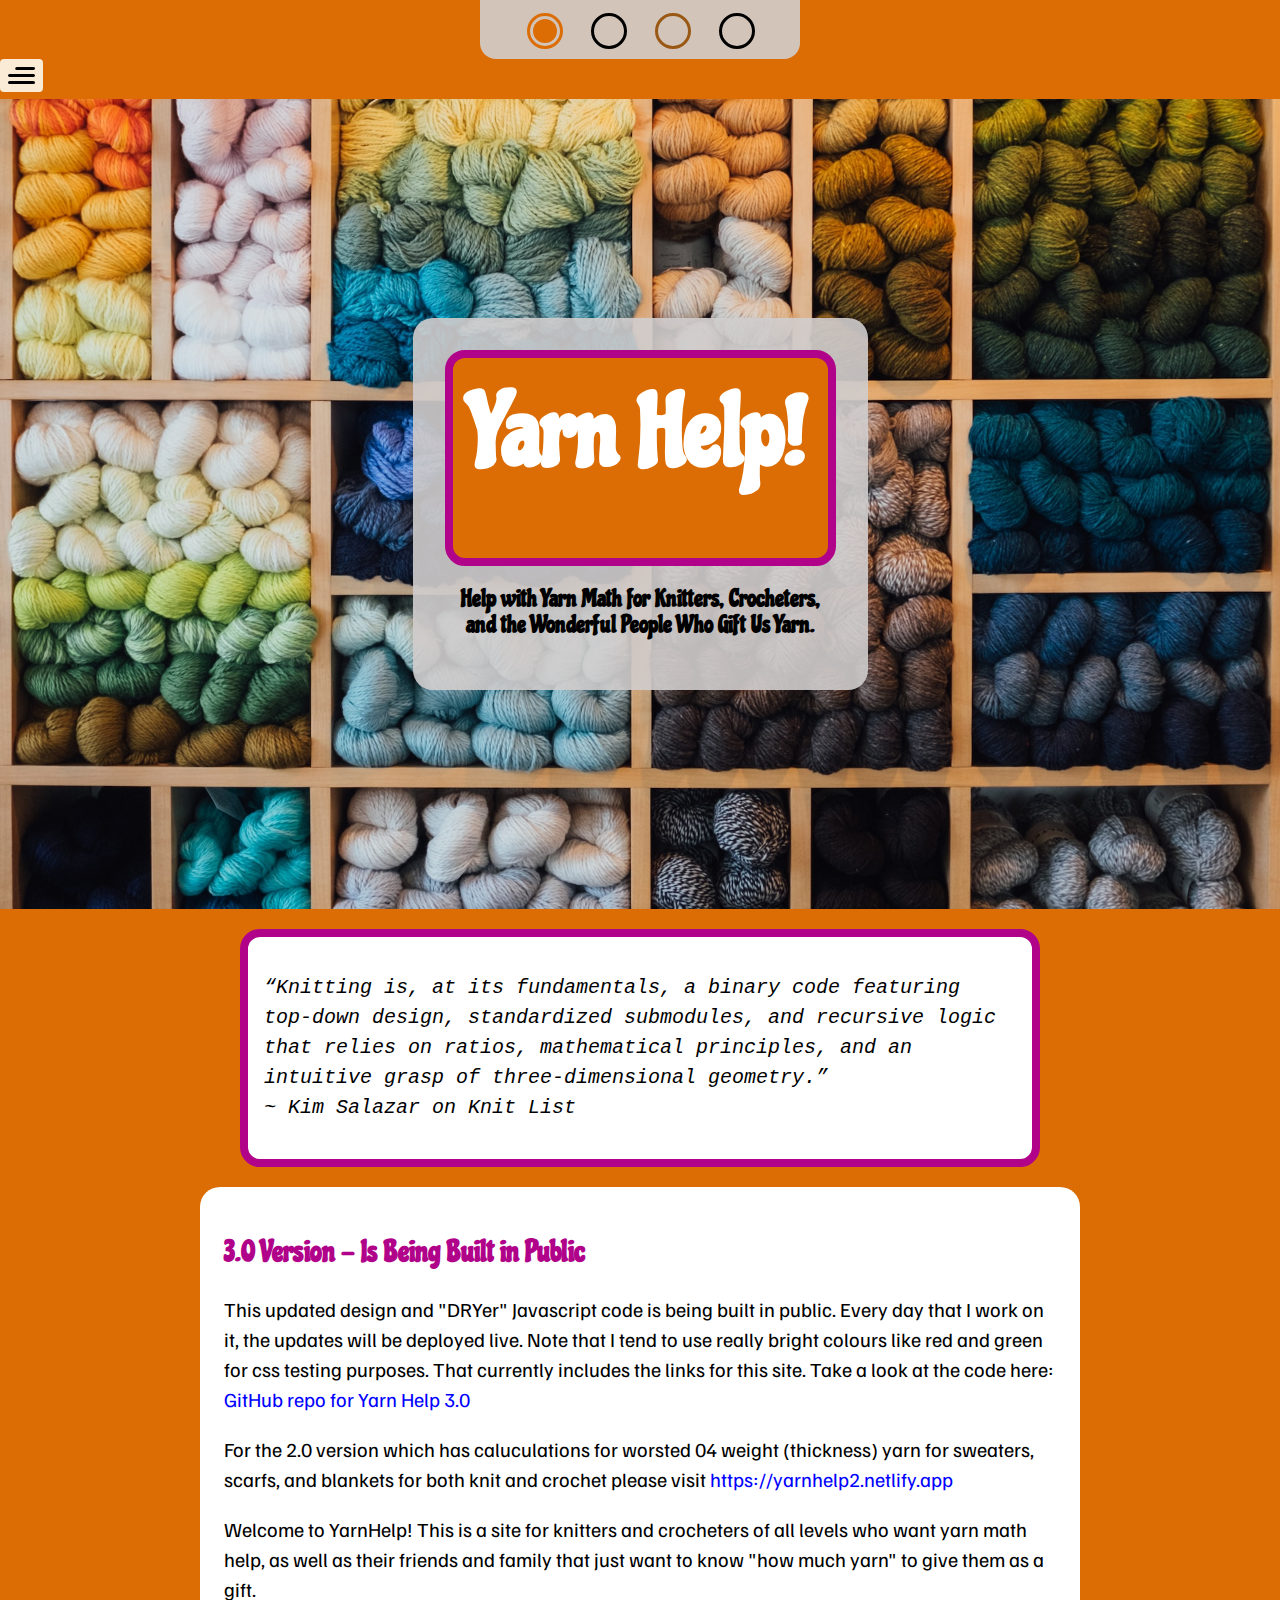
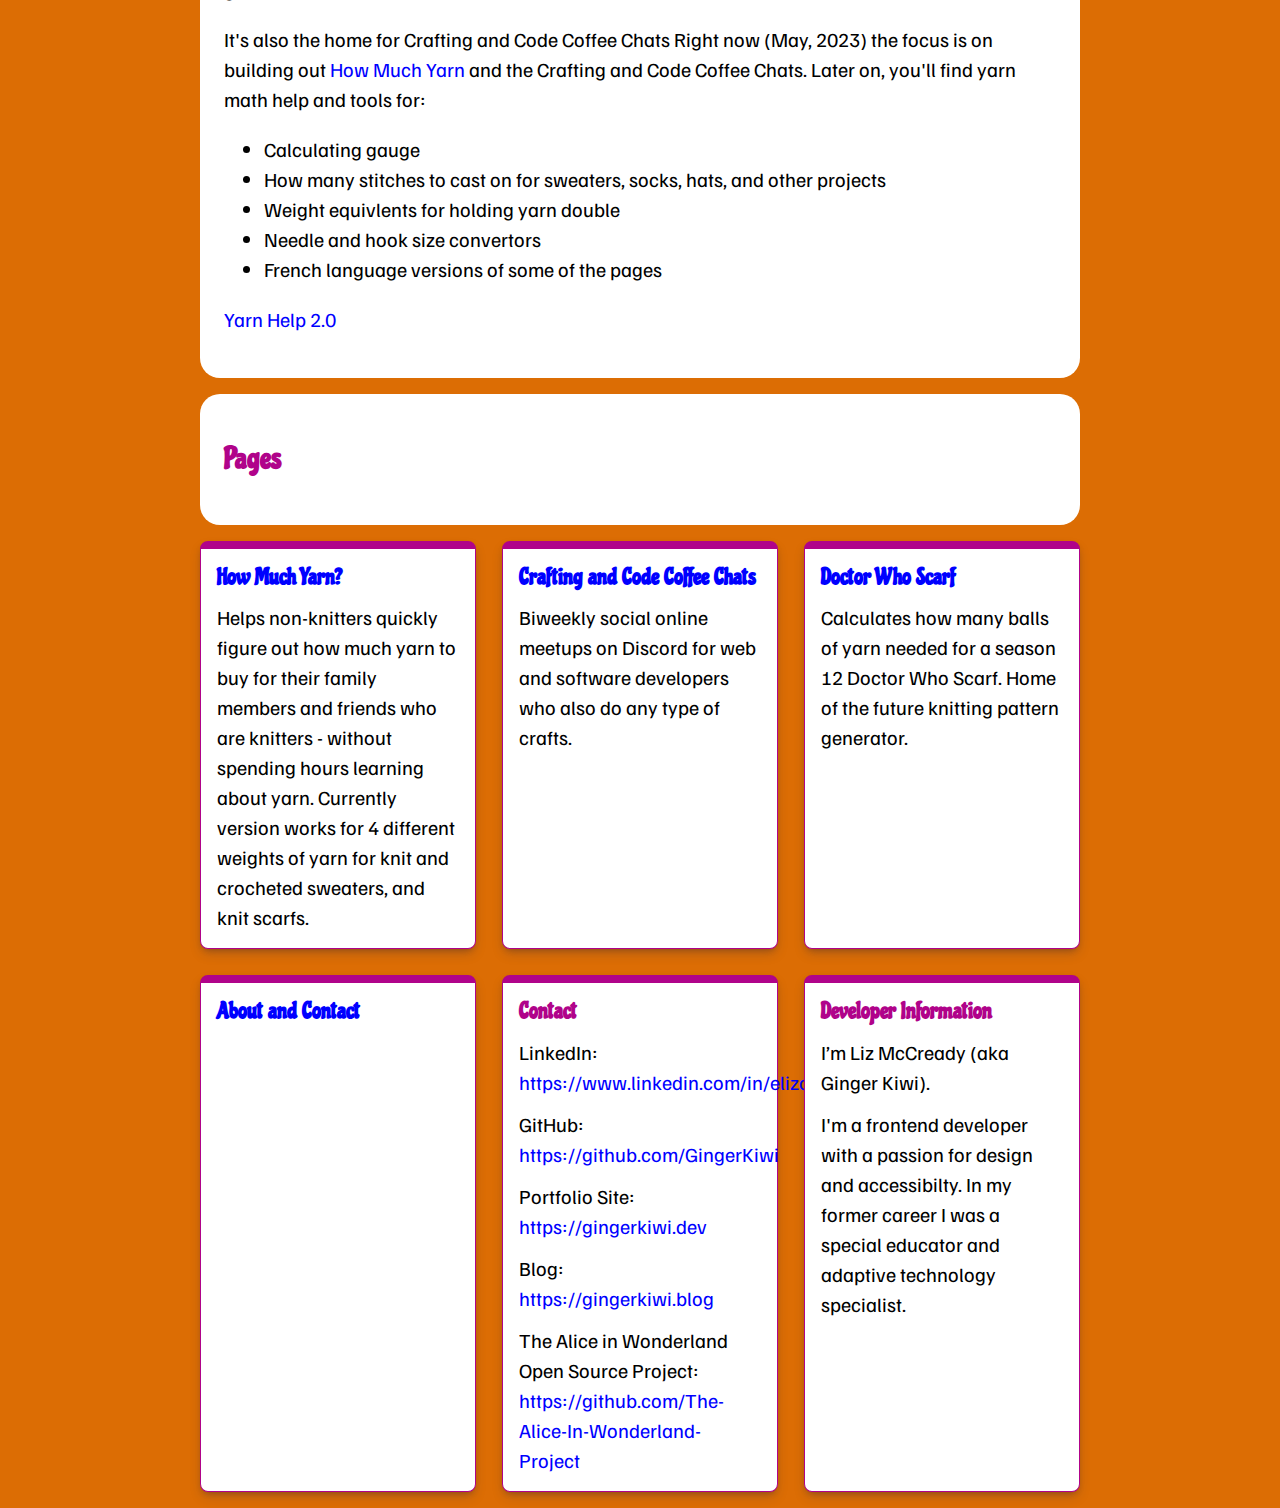
==== commit b8a76348: "adjust styles on index.html. remove class=active in nav on all pages" ====
--- a/index.html
+++ b/index.html
@@ -71,16 +71,16 @@
 <body>
   
     <main>
-      <div class="wrapper">
+      <div class="wrapper margin--bottom-1rem">
         <blockquote>
           <p>“Knitting is, at its fundamentals, a binary code featuring top-down design, standardized submodules, and recursive logic that relies on ratios, mathematical principles, and an intuitive grasp of three-dimensional geometry.”
             <br>
             ~ Kim Salazar on Knit List</p>
         </blockquote>
-        <div class="card--content">
+        <section class="card--content margin--bottom-1rem">
         <h2>3.0 Version - Is Being Built in Public</h2>
-        <p>This updated design and "DRYer" Javascript code is being built in public. Every day that I work on it, the updates will be deployed live. Note that I tend to use really bright colours like red and green for css testing purposes. That currently includes the links for this site. Take a look at the code here: <a href="https://github.com/GingerKiwi/yarnhelp3">GitHub repo for Yarn Help 3.0</a></p>
-        <p>For the 2.0 version which has caluculations for worsted 04 weight (thickness) yarn for sweaters, scarfs, and blankets for both knit and crochet please visit <a href="https://yarnhelp2.netlify.app">https://yarnhelp2.netlify.app</a> </p>
+        <p>This updated design and "DRYer" Javascript code is being built in public. Every day that I work on it, the updates will be deployed live. Note that I tend to use really bright colours like red and green for css testing purposes. That currently includes the links for this site. Take a look at the code here: <a href="https://github.com/GingerKiwi/yarnhelp3" target="_blank" rel=noopener>GitHub repo for Yarn Help 3.0</a></p>
+        <p>For the 2.0 version which has caluculations for worsted 04 weight (thickness) yarn for sweaters, scarfs, and blankets for both knit and crochet please visit <a href="https://yarnhelp2.netlify.app" target="_blank" rel=noopener>https://yarnhelp2.netlify.app</a> </p>
         <p>
           Welcome to YarnHelp! This is a site for knitters and crocheters of all
           levels who want yarn math help, as well as their friends and family
@@ -102,8 +102,8 @@
           </ul>    
         </p>
         <p><a href="https://yarnhelp2.netlify.app/" target="_blank" rel=noopener>Yarn Help 2.0</a></p>
-      </div>
-      <div class="card--content margin--1rem "><h2>Pages</h2></div>
+      </section>
+      <div class="card--content margin--bottom-1rem"><h2>Pages</h2></div>
         
         <div class="auto-grid">
           <div class="card">
@@ -141,11 +141,11 @@
             <h3 class="card__title">Contact</h3>
             <p>
               
-                LinkedIn: <a href="https://www.linkedin.com/in/elizabethmccready/">https://www.linkedin.com/in/elizabethmccready/</a></p><p>
-              GitHub: <a href="https://github.com/GingerKiwi">https://github.com/GingerKiwi</a></p><p>
-                Portfolio Site: <a href="https://gingerkiwi.dev">https://gingerkiwi.dev</a></p><p>
-                Blog: <a href="https://gingerkiwi.blog">https://gingerkiwi.blog</a></p><p>
-                The Alice in Wonderland Open Source Project: <a href="https://github.com/The-Alice-In-Wonderland-Project">https://github.com/The-Alice-In-Wonderland-Project</a>
+                LinkedIn: <a href="https://www.linkedin.com/in/elizabethmccready/ " target="_blank" rel=noopener>https://www.linkedin.com/in/elizabethmccready/</a></p><p>
+              GitHub: <a href="https://github.com/GingerKiwi" target="_blank" rel=noopener>https://github.com/GingerKiwi</a></p><p>
+                Portfolio Site: <a href="https://gingerkiwi.dev" target="_blank" rel=noopener>https://gingerkiwi.dev</a></p><p>
+                Blog: <a href="https://gingerkiwi.blog" target="_blank" rel=noopener>https://gingerkiwi.blog</a></p><p>
+                The Alice in Wonderland Open Source Project: <a href="https://github.com/The-Alice-In-Wonderland-Project" target="_blank" rel=noopener>https://github.com/The-Alice-In-Wonderland-Project</a>
               
             </p>
           </div>
--- a/styles.css
+++ b/styles.css
@@ -11,17 +11,6 @@
         src: url(/assets/fonts/star_jedi/starjedi/Starjedi.ttf);
 
 }
-
-/* https://github.com/madcampos/madcampos.github.io/blob/main/src/css/fonts.css
-@font-face {
-	font-family: 'Cascadia Code';
-	font-style: normal;
-	font-weight: 100 900;
-	font-display: swap;
-	src: url('./fonts/CascadiaCodePL.woff2') format('woff2');
-	font-variant-alternates: styleset('ss01') styleset('ss02') styleset('ss03') styleset('ss19') styleset('ss20');
-	font-variant-ligatures: common-ligatures contextual;
-} */
 
 :root {
     /* Test / Dev  - will not be in final app's UI*/
@@ -107,21 +96,6 @@
     --simple-dark--ff-body:'Arial', sans-serif;
     --simple-dark-ff-code:'Courier New', monospace;
     --simple-dark--line-height: 2.5rem;
-    
-    /* Grey theme
-    --clr-body-bg: hsl(0 0% 90%); 
-    --clr-card-bg: hsl(0 0% 100%);
-    --hero-inner--title-bg-clr: var(--clr-test-blue);
-    --hero-inner-title-border-clr: var(--clr-test-red);
-    --hero-inner-bg: var(--clr-test-yellow);
-
-    --clr-text: hsl(0 0% 15%);
-    --clr-heading1: hsl(0 0% 25%);
-    --clr-heading: hsl(0 0% 25%);
-    --clr-tagline: var(--clr-test-blue);
-    --clr-card-top: hsl(0 0% 25%);
-    --clr-link: hsl(0 0% 25%);
-    --clr-link-focus: hsl(0, 0%, 10%); */
 }
 
 /* ------------------ */
@@ -319,6 +293,14 @@
 
 .margin--1rem {
     margin: 1rem;
+}
+
+.margin--bottom-1rem {
+    margin-bottom: 1rem;
+}
+
+.uppercase {
+    text-transform: uppercase;
 }
 
 
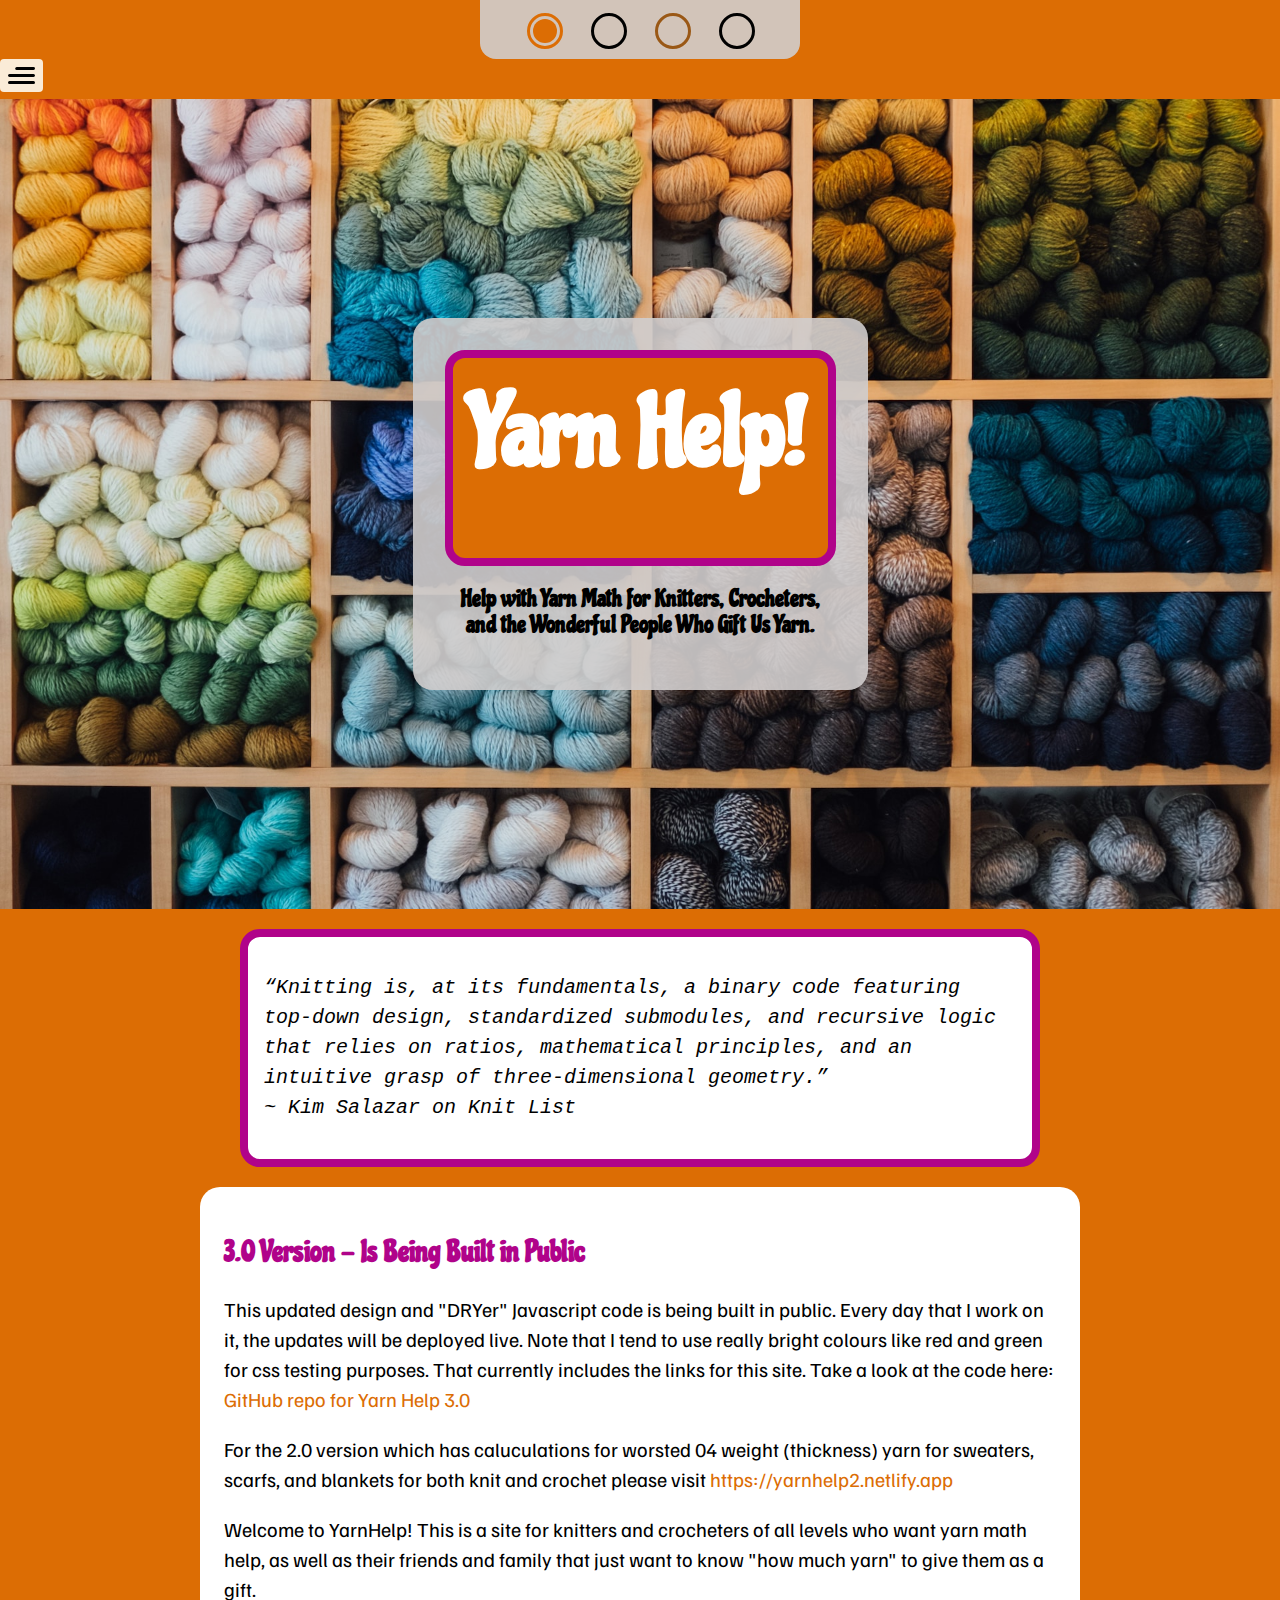
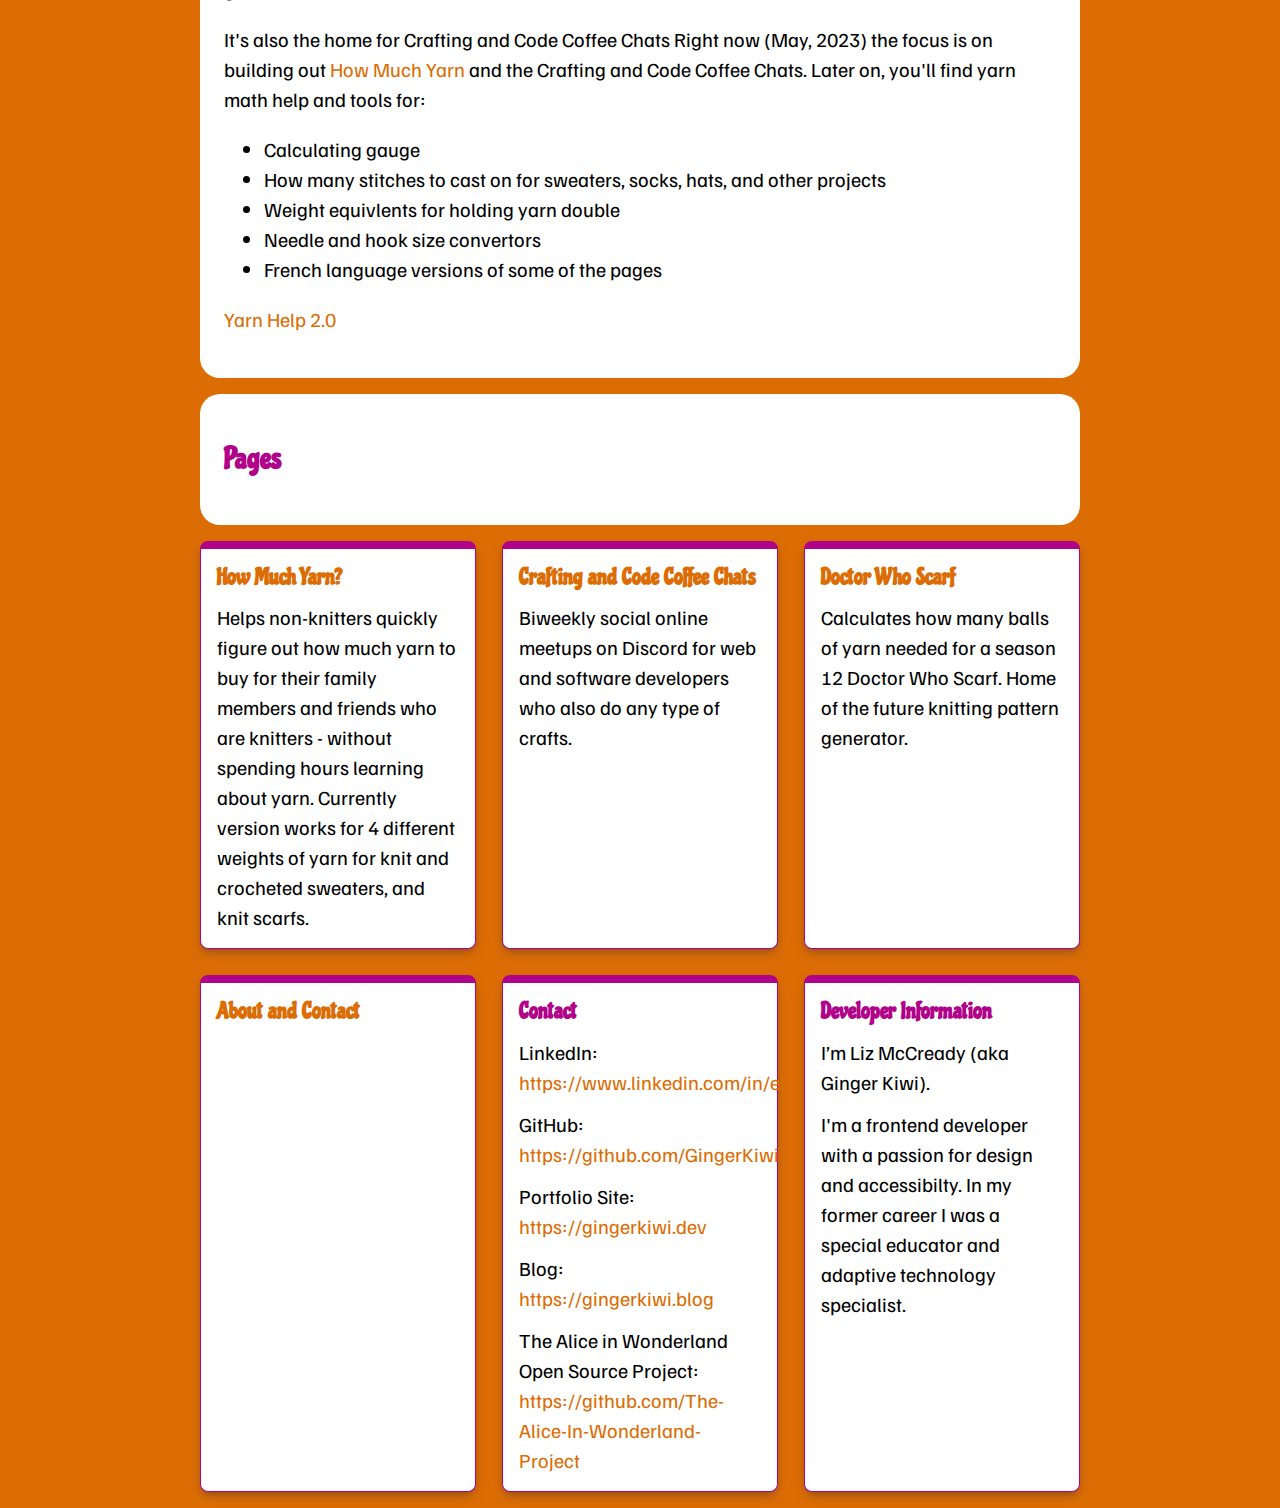
==== commit 356c6ad4: "start work on text to binary to knitting converter" ====
--- a/index.html
+++ b/index.html
@@ -51,6 +51,7 @@
         <li><a href="index.html">Home</a></li>
         <li><a href="howmuchyarn.html">How Much Yarn?</a></li>
         <li><a href="doctorwho.html">Doctor Who Scarf</a></li>
+        <li><a href="text-binary-knit-converter.html">Text to Binary to Knitting Pattern</a></li>
         <li><a href="craftingandcode.html">Crafting and Code Coffee Chats and Discord </a>
         <li><a href="about.html">About and Contact</a></li>
         <!-- <li><a href="index01.html">Old Site Version 1.0</a></li> -->
--- a/styles.css
+++ b/styles.css
@@ -42,8 +42,8 @@
     --clr-heading: var(--groovy--clr-pink);
     --clr-tagline: var(--groovy--clr-black);
     --clr-card-top: var(--groovy--clr-pink);
-    --clr-link: var(--clr-test-blue);
-    --clr-link-focus: var(--clr-test-red);
+    --clr-link: var(--groovy--clr-orange);
+    --clr-link-focus: var(--groovy--clr-pink);
 
     --ff-code: var(--groovy--ff-code);
     --ff-heading1: var(--groovy--ff-heading1);
@@ -176,6 +176,17 @@
 );
 }
 
+.auto-grid-how-much-yarn {
+    --min-column-size: 320px;
+    
+    display: grid;
+    gap: clamp(1rem, 5vmax, 1.625rem);
+    grid-template-columns: repeat(
+        auto-fit,
+        minmax(min(100%, var(--min-column-size)), 1fr)
+    );
+    }
+
 .wrapper {
 --max-width: 55rem;
 width: min(100% - 2rem, var(--max-width));
@@ -200,6 +211,23 @@
     background-attachment: fixed;
 }
 
+.hero-binary {
+    width: 100vw;
+    height: 90vh;
+
+    display: flex;
+    justify-content: center;
+    align-items: center;
+    text-align: center;
+
+    /* Background styles */
+    background-image: url(/assets/binaryheart-alexander-sinn-KgLtFCgfC28-unsplash.jpg);
+    background-size: cover;
+    background-position: center center;
+    background-repeat: no-repeat;
+    background-attachment: fixed;
+}
+
 .hero h1 {
     /* Text styles */
     font-size: 3em;
@@ -221,7 +249,6 @@
     border-radius: 1rem;
     border: 8px solid var(--hero-inner-title-border-clr);
 }
-
 
 button {
     display: inline-block;
@@ -299,14 +326,13 @@
     margin-bottom: 1rem;
 }
 
+.margin--sides-2rem {
+    margin: 2rem;
+}
+
 .uppercase {
     text-transform: uppercase;
 }
-
-
-
-
-
 
 
 
@@ -477,25 +503,6 @@
     --clr-text: hsl(95, 15%, 16%);
     --clr-heading: var(--elegant--clr-wheat);
 }
-
-/* EXAMPLE
-.green {
-    --clr-body-bg: hsl(109 50% 90%);
-    --clr-card-bg: hsl(109 50% 100%);
-    --clr-text: hsl(109 50% 15%);
-    --clr-card-top: hsl(109 50% 25%);
-    --clr-heading: hsl(109 50% 25%);
-    --clr-link: hsl(109, 50%, 25%);
-}
-
-:root:has(#green:checked) {
-    --clr-body-bg: hsl(109 50% 90%);
-    --clr-card-bg: hsl(109 50% 100%);
-    --clr-text: hsl(109 50% 15%);
-    --clr-heading: hsl(109 50% 25%);
-} */
-
-
 
 /* Nav */
 
@@ -565,15 +572,15 @@
     color: blue;
 }
 
-ul.nav .hover a {
+ul.nav:hover a {
     font-weight: bold;
-    text-decoration: underline;
     color: green;
-}
-
-#nav-focus {
+    text-decoration: underline 1px var(--clr-card-top);
+}
+
+/* #nav-focus {
     color: blueviolet;
-}
+} */
 
 /* MEDIA QUERIES */
 
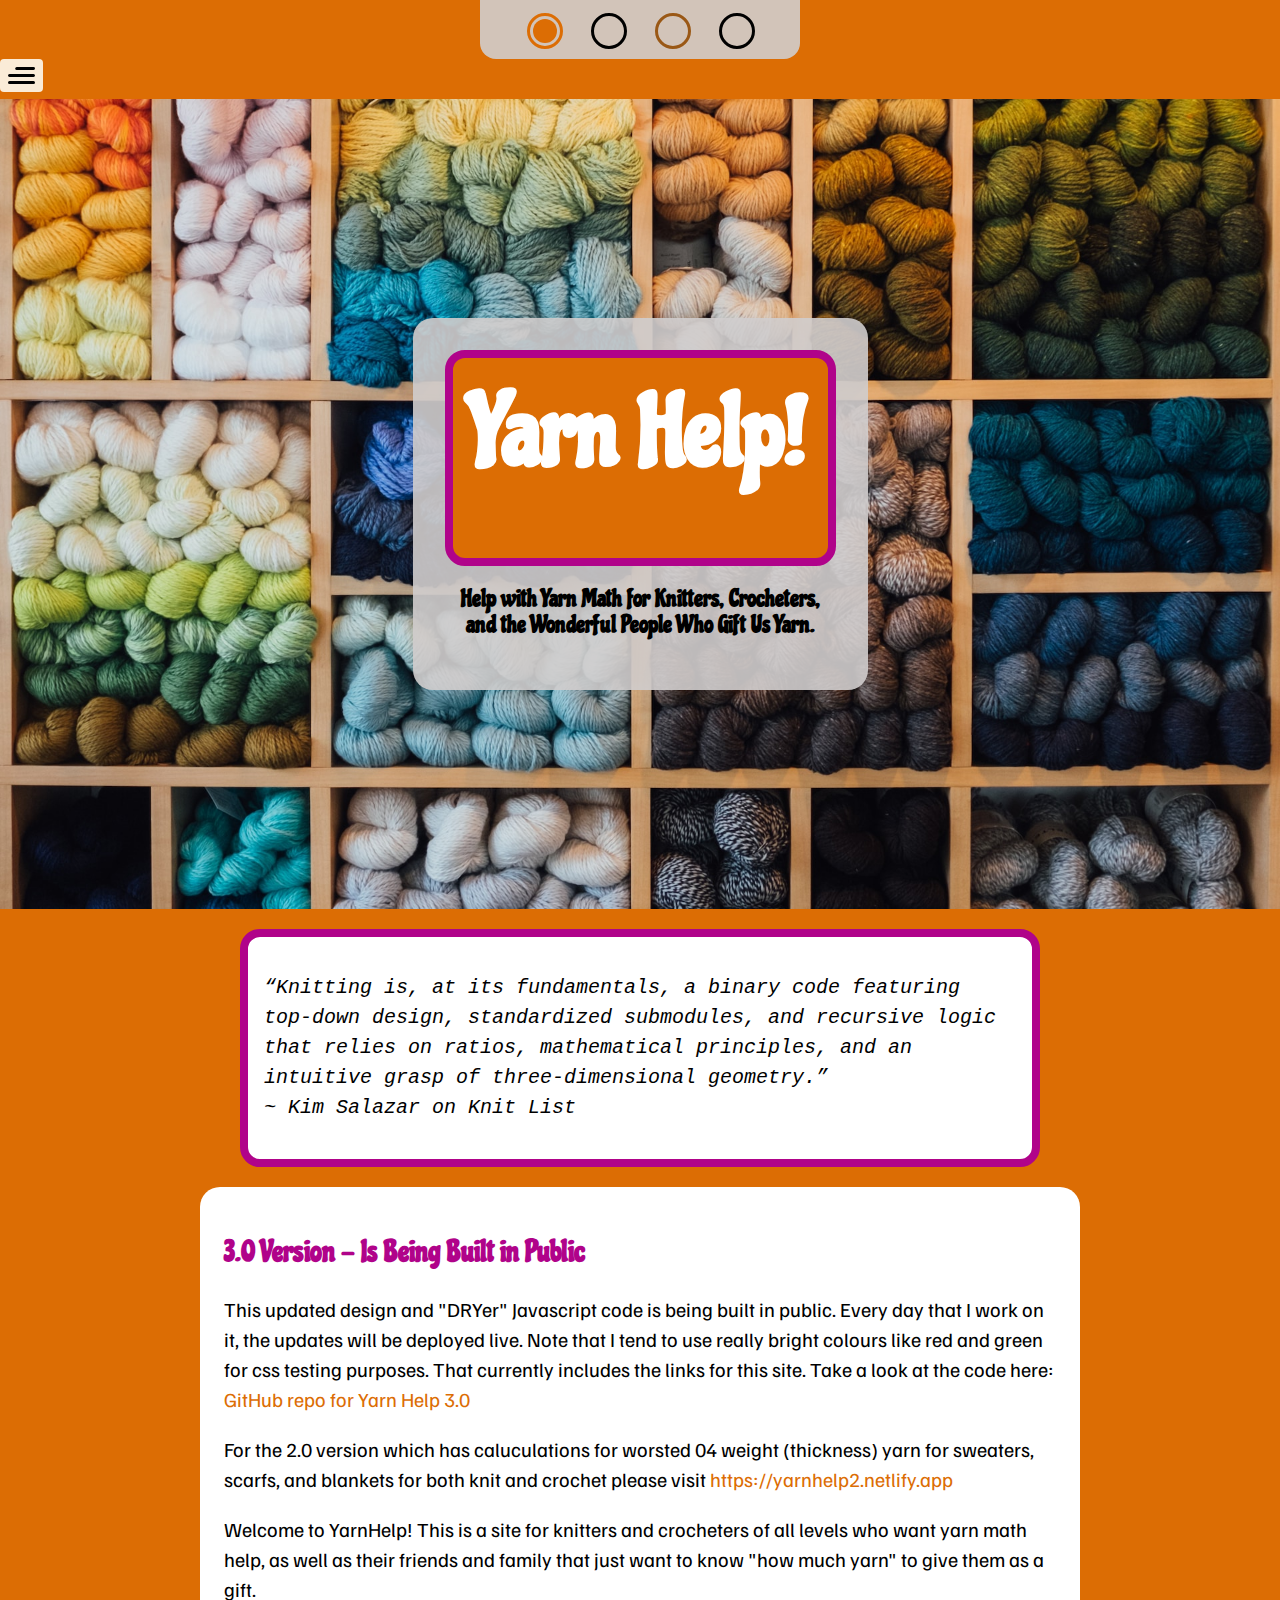
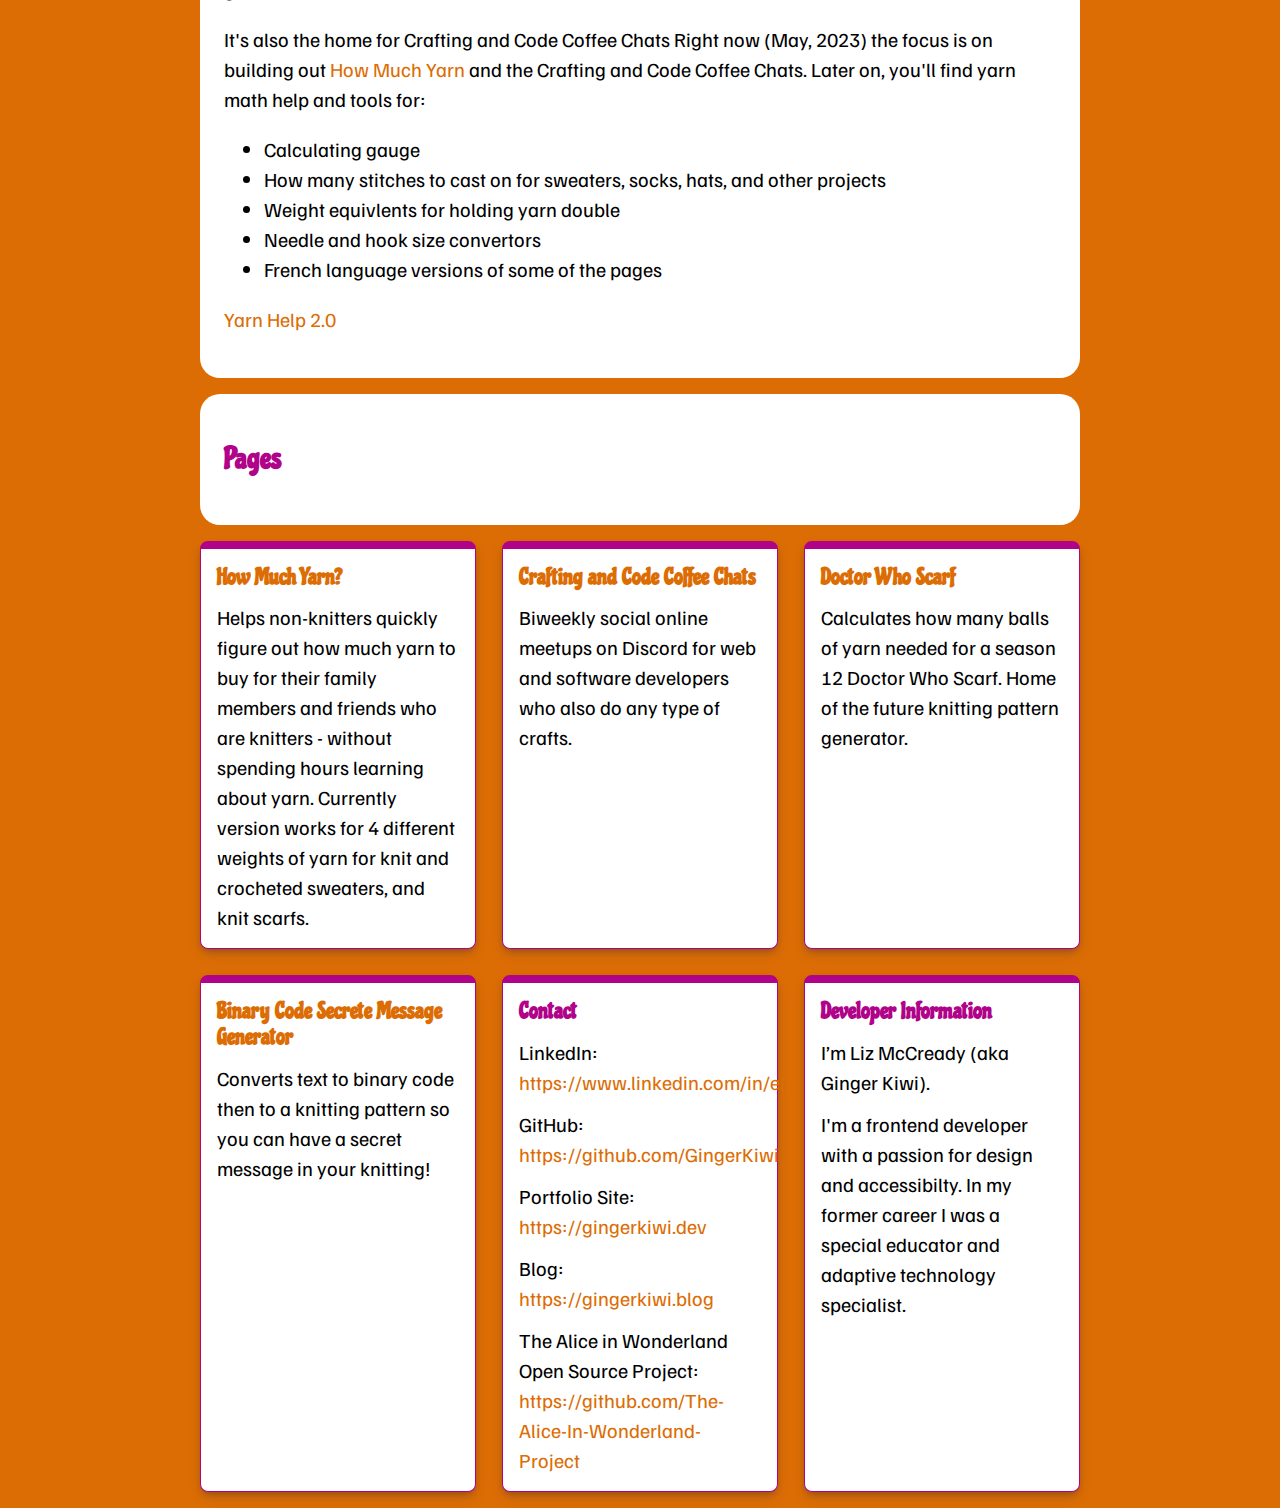
==== commit 0b920814: "tweak css for secret message. add card text for secret message page to index.html" ====
--- a/index.html
+++ b/index.html
@@ -134,9 +134,11 @@
           </div>
           <div class="card">
             <h3 class="card__title">
-              <a href="/about.html">About and Contact</a>
+              <a href="/text-binary-knit-converter.html">Binary Code Secrete Message Generator</a>
             </h3>
-            </p>
+          <p>Converts text to binary code then to a knitting pattern so you can have a
+            secret message in your knitting!
+          </p>
           </div>
           <div class="card">
             <h3 class="card__title">Contact</h3>
--- a/styles.css
+++ b/styles.css
@@ -322,6 +322,10 @@
     margin: 1rem;
 }
 
+.margin--top-2rem {
+    margin-top: 2rem;
+}
+
 .margin--bottom-1rem {
     margin-bottom: 1rem;
 }
@@ -332,6 +336,11 @@
 
 .uppercase {
     text-transform: uppercase;
+}
+
+.text--clr-card-bg {
+    color: var(--clr-card-bg);
+
 }
 
 
